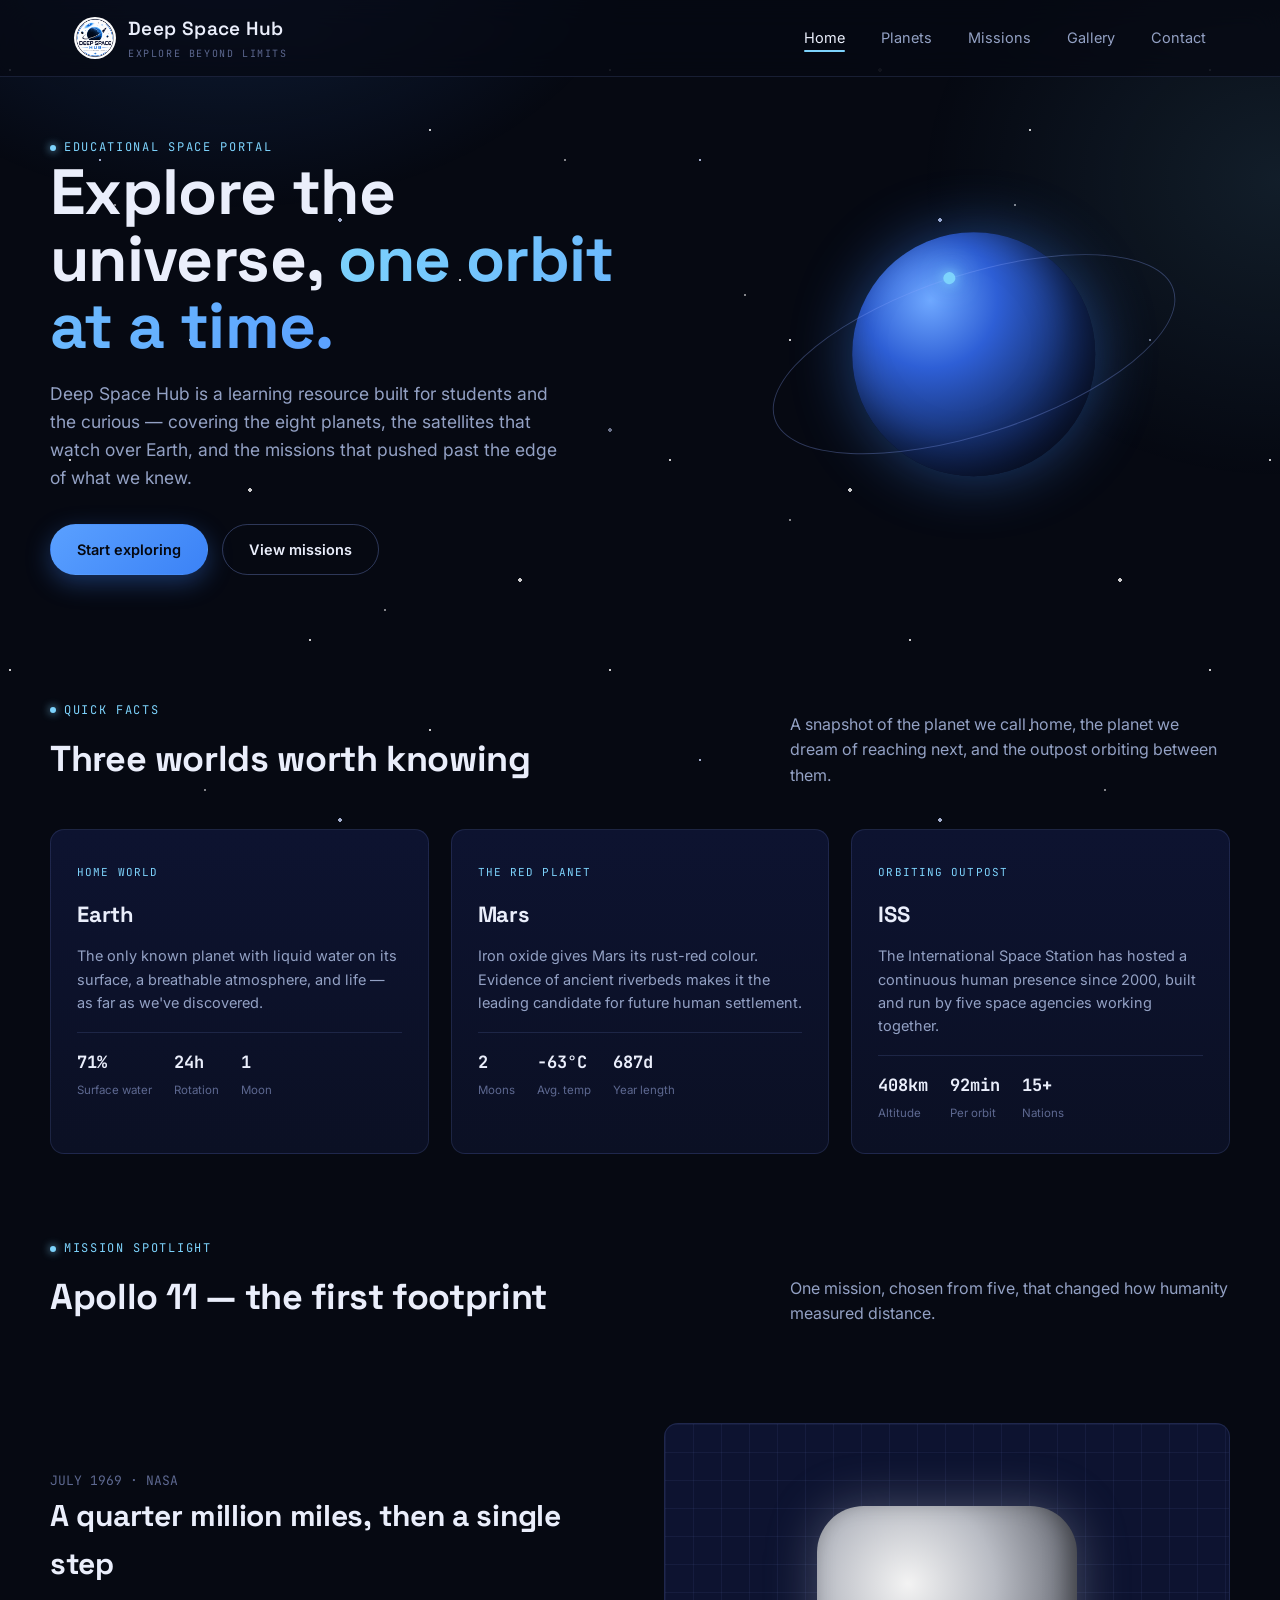
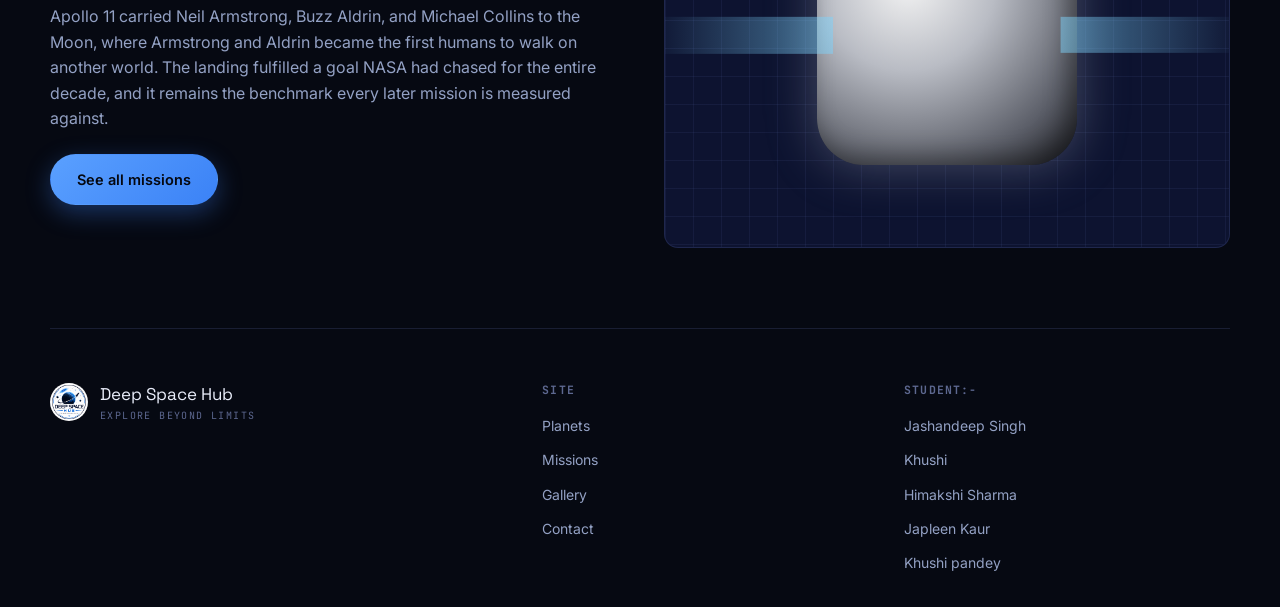
==== index.html @ f466839c "Initial commit" ====
<!DOCTYPE html>
<html lang="en">
<head>
<meta charset="UTF-8">
<meta name="viewport" content="width=device-width, initial-scale=1.0">
<title>Deep Space Hub — Explore Beyond Limits</title>
<meta name="description" content="Deep Space Hub is an educational website about planets, satellites, and the missions that took us there.">
<link rel="icon" type="image/png" href="images/favicon.png">
<link rel="preconnect" href="https://fonts.googleapis.com">
<link rel="preconnect" href="https://fonts.gstatic.com" crossorigin>
<link href="https://fonts.googleapis.com/css2?family=Space+Grotesk:wght@500;600;700&family=Inter:wght@400;500;600&family=JetBrains+Mono:wght@400;500&display=swap" rel="stylesheet">
<link rel="stylesheet" href="css/style.css">
</head>
<body>

<div class="starfield"></div>
<div class="starfield-glow"></div>

<header class="nav">
  <div class="container nav-inner">
    <a href="index.html" class="brand">
      <img src="images/logo-nav.png" alt="Deep Space Hub logo">
      <span>Deep Space Hub<span class="sub">EXPLORE BEYOND LIMITS</span></span>
    </a>
    <input type="checkbox" id="navToggle" class="nav-toggle">
    <ul class="nav-links">
      <li><a href="index.html" class="active">Home</a></li>
      <li><a href="planets.html">Planets</a></li>
      <li><a href="missions.html">Missions</a></li>
      <li><a href="gallery.html">Gallery</a></li>
      <li><a href="contact.html">Contact</a></li>
    </ul>
    <label for="navToggle" class="nav-burger" aria-label="Toggle menu"><span></span><span></span><span></span></label>
  </div>
</header>

<main>

  <section class="hero container">
    <div>
      <span class="eyebrow">Educational space portal</span>
      <h1>Explore the universe, <span class="accent">one orbit at a time.</span></h1>
      <p class="lede">Deep Space Hub is a learning resource built for students and the curious — covering the eight planets, the satellites that watch over Earth, and the missions that pushed past the edge of what we knew.</p>
      <div class="btn-row">
        <a href="planets.html" class="btn btn-primary">Start exploring</a>
        <a href="missions.html" class="btn btn-ghost">View missions</a>
      </div>
    </div>
    <div class="orbit-rig" aria-hidden="true">
      <div class="orbit-planet"></div>
      <div class="orbit-ring"></div>
      <div class="orbit-sat-wrap">
        <div class="orbit-sat"><span></span></div>
      </div>
    </div>
  </section>

  <section class="section container">
    <div class="section-head">
      <div>
        <span class="eyebrow">Quick facts</span>
        <h2>Three worlds worth knowing</h2>
      </div>
      <p>A snapshot of the planet we call home, the planet we dream of reaching next, and the outpost orbiting between them.</p>
    </div>
    <div class="fact-grid">
      <article class="fact-card">
        <span class="tag">Home world</span>
        <h3>Earth</h3>
        <p>The only known planet with liquid water on its surface, a breathable atmosphere, and life — as far as we've discovered.</p>
        <div class="stat">
          <div><b>71%</b><span>Surface water</span></div>
          <div><b>24h</b><span>Rotation</span></div>
          <div><b>1</b><span>Moon</span></div>
        </div>
      </article>
      <article class="fact-card">
        <span class="tag">The red planet</span>
        <h3>Mars</h3>
        <p>Iron oxide gives Mars its rust-red colour. Evidence of ancient riverbeds makes it the leading candidate for future human settlement.</p>
        <div class="stat">
          <div><b>2</b><span>Moons</span></div>
          <div><b>−63°C</b><span>Avg. temp</span></div>
          <div><b>687d</b><span>Year length</span></div>
        </div>
      </article>
      <article class="fact-card">
        <span class="tag">Orbiting outpost</span>
        <h3>ISS</h3>
        <p>The International Space Station has hosted a continuous human presence since 2000, built and run by five space agencies working together.</p>
        <div class="stat">
          <div><b>408km</b><span>Altitude</span></div>
          <div><b>92min</b><span>Per orbit</span></div>
          <div><b>15+</b><span>Nations</span></div>
        </div>
      </article>
    </div>
  </section>

  <section class="section container" style="padding-top:0;">
    <div class="section-head">
      <div>
        <span class="eyebrow">Mission spotlight</span>
        <h2>Apollo 11 — the first footprint</h2>
      </div>
      <p>One mission, chosen from five, that changed how humanity measured distance.</p>
    </div>
    <div class="mission-row" style="border-bottom:none; padding-bottom:0;">
      <div class="mission-copy">
        <span class="date">JULY 1969 · NASA</span>
        <h3>A quarter million miles, then a single step</h3>
        <p>Apollo 11 carried Neil Armstrong, Buzz Aldrin, and Michael Collins to the Moon, where Armstrong and Aldrin became the first humans to walk on another world. The landing fulfilled a goal NASA had chased for the entire decade, and it remains the benchmark every later mission is measured against.</p>
        <div class="btn-row">
          <a href="missions.html" class="btn btn-primary">See all missions</a>
        </div>
      </div>
      <div class="mission-visual">
        <div class="grid-overlay"></div>
        <div class="craft craft-apollo"></div>
      </div>
    </div>
  </section>

</main>

<footer class="footer container">
  <div class="footer-grid">
    <div>
      <div class="footer-brand">
        <img src="images/logo.png" alt="Deep Space Hub logo">
        <div>
          <div class="name">Deep Space Hub</div>
          <div class="tag">EXPLORE BEYOND LIMITS</div>
        </div>
      </div>
     </div>
    <div>
      <h4>Site</h4>
      <ul>
        <li><a href="planets.html">Planets</a></li>
        <li><a href="missions.html">Missions</a></li>
        <li><a href="gallery.html">Gallery</a></li>
        <li><a href="contact.html">Contact</a></li>
      </ul>
    </div>
    <div>
      <h4>Student:-</h4>
      <ul>
        <li>Jashandeep Singh</li>
        <li>Khushi</li>
        <li>Himakshi Sharma</li>
        <li>Japleen Kaur</li>
        <li>Khushi pandey</li>
      </ul>
    </div>
  </div>
</footer>

</body>
</html>
---- css/style.css ----
/* =========================================================
   DEEP SPACE HUB — Stylesheet
   HTML5 + CSS3 only (Flexbox, Grid, Media Queries)
   ========================================================= */

/* ---------- Design tokens ---------- */
:root{
  --bg:            #060912;
  --bg-soft:       #0b1024;
  --surface:       #0d1330;
  --surface-2:     #121a3d;
  --line:          rgba(140, 165, 255, 0.14);
  --line-strong:   rgba(140, 165, 255, 0.30);
  --text:          #eaeefb;
  --text-dim:      #93a1c4;
  --text-faint:    #5d6890;
  --blue:          #3b82f6;
  --blue-bright:   #5aa0ff;
  --cyan:          #7dd3fc;
  --ring:          rgba(91, 160, 255, 0.35);

  --font-display:  'Space Grotesk', 'Segoe UI', sans-serif;
  --font-body:     'Inter', 'Segoe UI', sans-serif;
  --font-mono:     'JetBrains Mono', monospace;

  --max-w:         1180px;
  --radius:        14px;
  --radius-sm:     8px;
}

@media (prefers-reduced-motion: reduce){
  *, *::before, *::after{
    animation-duration: 0.001ms !important;
    animation-iteration-count: 1 !important;
    transition-duration: 0.001ms !important;
    scroll-behavior: auto !important;
  }
}

/* ---------- Reset ---------- */
*, *::before, *::after{ box-sizing: border-box; }
html{ scroll-behavior: smooth; }
body{
  margin: 0;
  background: var(--bg);
  color: var(--text);
  font-family: var(--font-body);
  font-size: 16px;
  line-height: 1.6;
  -webkit-font-smoothing: antialiased;
}
img{ max-width: 100%; display: block; }
a{ color: inherit; text-decoration: none; }
ul{ margin: 0; padding: 0; list-style: none; }
h1, h2, h3, h4{
  font-family: var(--font-display);
  margin: 0;
  letter-spacing: -0.01em;
}
p{ margin: 0; }
:focus-visible{
  outline: 2px solid var(--cyan);
  outline-offset: 3px;
  border-radius: 4px;
}

.container{
  width: 100%;
  max-width: var(--max-w);
  margin: 0 auto;
  padding: 0 24px;
}

.eyebrow{
  display: inline-flex;
  align-items: center;
  gap: 8px;
  font-family: var(--font-mono);
  font-size: 12px;
  letter-spacing: 0.14em;
  text-transform: uppercase;
  color: var(--cyan);
}
.eyebrow::before{
  content: "";
  width: 6px;
  height: 6px;
  border-radius: 50%;
  background: var(--cyan);
  box-shadow: 0 0 8px var(--cyan);
}

/* ---------- Starfield (fixed ambient background) ---------- */
.starfield{
  position: fixed;
  inset: 0;
  z-index: -2;
  background: var(--bg);
  overflow: hidden;
}
.starfield::before, .starfield::after{
  content: "";
  position: absolute;
  inset: -200px;
  background-image:
    radial-gradient(2px 2px at 20% 30%, #ffffff 100%, transparent 0),
    radial-gradient(2px 2px at 75% 15%, #ffffff 100%, transparent 0),
    radial-gradient(1.5px 1.5px at 50% 60%, #cdd9ff 100%, transparent 0),
    radial-gradient(1.5px 1.5px at 10% 80%, #ffffff 100%, transparent 0),
    radial-gradient(2px 2px at 90% 70%, #cdd9ff 100%, transparent 0),
    radial-gradient(1px 1px at 35% 45%, #ffffff 100%, transparent 0),
    radial-gradient(1.5px 1.5px at 65% 90%, #ffffff 100%, transparent 0),
    radial-gradient(1px 1px at 85% 40%, #ffffff 100%, transparent 0),
    radial-gradient(1.5px 1.5px at 5% 55%, #ffffff 100%, transparent 0),
    radial-gradient(1px 1px at 45% 10%, #ffffff 100%, transparent 0);
  background-repeat: repeat;
  background-size: 600px 600px;
  animation: drift 90s linear infinite;
  opacity: 0.8;
}
.starfield::after{
  background-size: 900px 900px;
  animation-duration: 140s;
  animation-direction: reverse;
  opacity: 0.5;
}
@keyframes drift{
  from{ transform: translate(0,0); }
  to{ transform: translate(-600px, -300px); }
}
.starfield-glow{
  position: fixed;
  inset: 0;
  z-index: -1;
  background:
    radial-gradient(700px 500px at 18% -10%, rgba(59,130,246,0.20), transparent 60%),
    radial-gradient(600px 500px at 100% 20%, rgba(125,211,252,0.10), transparent 60%);
  pointer-events: none;
}

/* ---------- Signature element: orbiting system ---------- */
.orbit-rig{
  position: relative;
  width: 100%;
  max-width: 420px;
  aspect-ratio: 1 / 1;
  margin: 0 auto;
}
.orbit-planet{
  position: absolute;
  top: 50%; left: 50%;
  width: 58%;
  height: 58%;
  transform: translate(-50%, -50%);
  border-radius: 50%;
  background:
    radial-gradient(circle at 32% 28%, #6fa8ff 0%, #2e5fd6 28%, #16306f 60%, #060a1c 100%);
  box-shadow:
    inset -14px -14px 40px rgba(0,0,0,0.55),
    0 0 60px rgba(59,130,246,0.45);
}
.orbit-ring{
  position: absolute;
  top: 50%; left: 50%;
  width: 100%;
  height: 38%;
  transform: translate(-50%, -50%) rotate(-18deg);
  border: 1.5px solid var(--line-strong);
  border-radius: 50%;
}
.orbit-sat-wrap{
  position: absolute;
  inset: 0;
  animation: orbit-spin-wrap 9s linear infinite;
}
@keyframes orbit-spin-wrap{
  from{ transform: rotate(0deg); }
  to{ transform: rotate(360deg); }
}
.orbit-sat{
  position: absolute;
  top: 50%; left: 50%;
  transform: translate(-50%, -50%) rotate(-18deg);
  width: 100%;
  height: 38%;
}
.orbit-sat span{
  position: absolute;
  top: -6px; left: calc(50% - 6px);
  width: 12px; height: 12px;
  border-radius: 50%;
  background: var(--cyan);
  box-shadow: 0 0 12px var(--cyan), 0 0 26px var(--cyan);
}

/* ---------- Navbar ---------- */
.nav{
  position: sticky;
  top: 0;
  z-index: 50;
  background: rgba(6, 9, 18, 0.72);
  backdrop-filter: blur(14px);
  border-bottom: 1px solid var(--line);
}
.nav-inner{
  display: flex;
  align-items: center;
  justify-content: space-between;
  height: 76px;
}
.brand{
  display: flex;
  align-items: center;
  gap: 12px;
  font-family: var(--font-display);
  font-weight: 600;
  font-size: 19px;
  letter-spacing: 0.02em;
}
.brand img{
  width: 42px;
  height: 42px;
  border-radius: 50%;
}
.brand .sub{
  display: block;
  font-family: var(--font-mono);
  font-size: 10px;
  letter-spacing: 0.16em;
  color: var(--text-faint);
  font-weight: 400;
  margin-top: 2px;
}
.nav-links{
  display: flex;
  align-items: center;
  gap: 36px;
}
.nav-links a{
  font-size: 14.5px;
  color: var(--text-dim);
  position: relative;
  padding: 6px 0;
  transition: color 0.2s ease;
}
.nav-links a:hover,
.nav-links a.active{
  color: var(--text);
}
.nav-links a.active::after{
  content: "";
  position: absolute;
  left: 0; bottom: 0;
  width: 100%; height: 2px;
  background: var(--cyan);
  border-radius: 2px;
}
.nav-toggle{ display: none; }
.nav-burger{
  display: none;
  width: 28px;
  height: 22px;
  position: relative;
  cursor: pointer;
}
.nav-burger span{
  position: absolute;
  left: 0; right: 0;
  height: 2px;
  background: var(--text);
  border-radius: 2px;
  transition: transform 0.25s ease, opacity 0.25s ease;
}
.nav-burger span:nth-child(1){ top: 0; }
.nav-burger span:nth-child(2){ top: 10px; }
.nav-burger span:nth-child(3){ top: 20px; }

/* ---------- Buttons ---------- */
.btn{
  display: inline-flex;
  align-items: center;
  gap: 8px;
  font-family: var(--font-body);
  font-weight: 600;
  font-size: 14.5px;
  padding: 13px 26px;
  border-radius: 999px;
  border: 1px solid transparent;
  cursor: pointer;
  transition: transform 0.2s ease, box-shadow 0.2s ease, background 0.2s ease, border-color .2s ease;
}
.btn:hover{ transform: translateY(-2px); }
.btn-primary{
  background: linear-gradient(135deg, var(--blue-bright), var(--blue));
  color: #050810;
  box-shadow: 0 8px 24px rgba(59,130,246,0.35);
}
.btn-primary:hover{ box-shadow: 0 12px 30px rgba(59,130,246,0.5); }
.btn-ghost{
  background: transparent;
  border-color: var(--line-strong);
  color: var(--text);
}
.btn-ghost:hover{ border-color: var(--cyan); background: rgba(125,211,252,0.06); }
.btn-row{ display: flex; gap: 14px; flex-wrap: wrap; }

/* ---------- Page hero (shared shell) ---------- */
.page-hero{
  padding: 64px 0 56px;
  border-bottom: 1px solid var(--line);
}
.page-hero .eyebrow{ margin-bottom: 16px; }
.page-hero h1{
  font-size: clamp(34px, 5vw, 52px);
  line-height: 1.08;
  max-width: 760px;
}
.page-hero p.lede{
  margin-top: 18px;
  max-width: 600px;
  color: var(--text-dim);
  font-size: 17px;
}

/* ---------- Home hero ---------- */
.hero{
  padding: 56px 0 40px;
  display: grid;
  grid-template-columns: 1.1fr 0.9fr;
  gap: 40px;
  align-items: center;
}
.hero h1{
  font-size: clamp(38px, 6vw, 64px);
  line-height: 1.05;
}
.hero h1 .accent{
  background: linear-gradient(120deg, var(--cyan), var(--blue-bright));
  -webkit-background-clip: text;
  background-clip: text;
  color: transparent;
}
.hero p.lede{
  margin-top: 20px;
  max-width: 520px;
  color: var(--text-dim);
  font-size: 17.5px;
}
.hero .btn-row{ margin-top: 32px; }

/* ---------- Section shell ---------- */
.section{ padding: 80px 0; }
.section-head{
  display: flex;
  justify-content: space-between;
  align-items: flex-end;
  gap: 24px;
  margin-bottom: 40px;
  flex-wrap: wrap;
}
.section-head h2{
  font-size: clamp(26px, 3.4vw, 36px);
  margin-top: 10px;
}
.section-head p{
  color: var(--text-dim);
  max-width: 440px;
}

/* ---------- Fact / stat cards ---------- */
.fact-grid{
  display: grid;
  grid-template-columns: repeat(3, 1fr);
  gap: 22px;
}
.fact-card{
  background: linear-gradient(180deg, var(--surface), var(--bg-soft));
  border: 1px solid var(--line);
  border-radius: var(--radius);
  padding: 28px 26px;
  animation: rise 0.7s ease both;
}
.fact-card .tag{
  font-family: var(--font-mono);
  font-size: 11px;
  letter-spacing: 0.1em;
  color: var(--cyan);
  text-transform: uppercase;
}
.fact-card h3{
  font-size: 22px;
  margin-top: 14px;
}
.fact-card p{
  margin-top: 12px;
  color: var(--text-dim);
  font-size: 14.5px;
}
.fact-card .stat{
  margin-top: 18px;
  display: flex;
  gap: 22px;
  border-top: 1px solid var(--line);
  padding-top: 16px;
}
.fact-card .stat div b{
  display: block;
  font-family: var(--font-mono);
  font-size: 17px;
  color: var(--text);
}
.fact-card .stat div span{
  font-size: 11.5px;
  color: var(--text-faint);
}

/* ---------- Mission spotlight / alternating rows ---------- */
.mission-row{
  display: grid;
  grid-template-columns: 1fr 1fr;
  gap: 48px;
  align-items: center;
  padding: 56px 0;
  border-bottom: 1px solid var(--line);
}
.mission-row:last-child{ border-bottom: none; }
.mission-row.reverse .mission-visual{ order: 2; }
.mission-row.reverse .mission-copy{ order: 1; }
.mission-copy .eyebrow{ margin-bottom: 14px; }
.mission-copy h3{ font-size: clamp(22px, 3vw, 30px); }
.mission-copy .date{
  font-family: var(--font-mono);
  color: var(--text-faint);
  font-size: 13px;
  margin-top: 6px;
  display: block;
}
.mission-copy p{
  margin-top: 16px;
  color: var(--text-dim);
}
.mission-copy .btn-row{ margin-top: 22px; }

.mission-visual{
  position: relative;
  aspect-ratio: 4 / 3;
  border-radius: var(--radius);
  border: 1px solid var(--line);
  overflow: hidden;
  background: var(--surface);
  display: flex;
  align-items: center;
  justify-content: center;
}
.mission-visual .grid-overlay{
  position: absolute;
  inset: 0;
  background-image:
    linear-gradient(var(--line) 1px, transparent 1px),
    linear-gradient(90deg, var(--line) 1px, transparent 1px);
  background-size: 28px 28px;
  opacity: 0.5;
}
.mission-visual .craft{
  position: relative;
  width: 46%;
  aspect-ratio: 1;
  border-radius: 18%;
  background: radial-gradient(circle at 35% 30%, #cfe1ff, #6fa3ff 35%, #1f3f8f 75%, #0a1738);
  box-shadow: 0 0 50px rgba(59,130,246,0.45), inset -8px -8px 24px rgba(0,0,0,0.4);
}
.mission-visual .craft::before, .mission-visual .craft::after{
  content: "";
  position: absolute;
  top: 50%;
  width: 70%;
  height: 14%;
  background: linear-gradient(90deg, transparent, rgba(125,211,252,0.5));
  transform: translateY(-50%);
}
.mission-visual .craft::before{ left: -64%; }
.mission-visual .craft::after{ right: -64%; transform: translateY(-50%) scaleX(-1); }
.mission-visual .trail-dot{
  position: absolute;
  width: 7px; height: 7px;
  border-radius: 50%;
  background: var(--cyan);
  box-shadow: 0 0 10px var(--cyan);
}
.mission-visual .craft-apollo{ background: radial-gradient(circle at 35% 30%, #f3f3f3, #b9bcc4 35%, #5b5e68 75%, #1c1d22); box-shadow: 0 0 50px rgba(180,190,210,0.35), inset -8px -8px 24px rgba(0,0,0,0.4); }
.mission-visual .craft-voyager{ background: radial-gradient(circle at 35% 30%, #fff0c2, #d9a949 35%, #7a5a17 75%, #2b1f08); box-shadow: 0 0 50px rgba(217,169,73,0.4), inset -8px -8px 24px rgba(0,0,0,0.4); }
.mission-visual .craft-hubble{ background: radial-gradient(circle at 35% 30%, #ffffff, #cfe1ff 30%, #5d86d6 70%, #1c2c5c); box-shadow: 0 0 50px rgba(125,211,252,0.45), inset -8px -8px 24px rgba(0,0,0,0.4); }
.mission-visual .craft-webb{ background: radial-gradient(circle at 35% 30%, #fff1c4, #e8b94d 35%, #8a611c 75%, #2e1f08); box-shadow: 0 0 50px rgba(232,185,77,0.45), inset -8px -8px 24px rgba(0,0,0,0.4); }
.mission-visual .craft-artemis{ background: radial-gradient(circle at 35% 30%, #ffd9b8, #e8773f 35%, #7a2f10 75%, #2a0f06); box-shadow: 0 0 50px rgba(232,119,63,0.4), inset -8px -8px 24px rgba(0,0,0,0.4); }

/* ---------- Planet cards ---------- */
.planet-grid{
  display: grid;
  grid-template-columns: repeat(4, 1fr);
  gap: 22px;
}
.planet-card{
  background: linear-gradient(180deg, var(--surface), var(--bg-soft));
  border: 1px solid var(--line);
  border-radius: var(--radius);
  padding: 26px 22px 24px;
  text-align: center;
  animation: rise 0.7s ease both;
  transition: border-color .2s ease, transform .2s ease;
}
.planet-card:hover{ border-color: var(--line-strong); transform: translateY(-4px); }
.planet-sphere{
  width: 88px;
  height: 88px;
  border-radius: 50%;
  margin: 0 auto 18px;
  box-shadow: inset -10px -10px 26px rgba(0,0,0,0.5), 0 0 28px rgba(59,130,246,0.25);
}
.planet-card h3{ font-size: 19px; }
.planet-card .order{
  font-family: var(--font-mono);
  font-size: 11px;
  color: var(--text-faint);
  letter-spacing: 0.08em;
}
.planet-card p{
  margin-top: 10px;
  color: var(--text-dim);
  font-size: 13.5px;
}
.planet-card .facts{
  margin-top: 16px;
  border-top: 1px solid var(--line);
  padding-top: 14px;
  display: grid;
  gap: 6px;
  text-align: left;
}
.planet-card .facts div{
  display: flex;
  justify-content: space-between;
  font-size: 12.5px;
  color: var(--text-dim);
}
.planet-card .facts div b{ color: var(--text); font-family: var(--font-mono); font-weight: 500; }

/* planet sphere palettes */
.sphere-mercury{ background: radial-gradient(circle at 32% 28%, #c9c2b8, #8a8378 40%, #4f4a44 80%); }
.sphere-venus{   background: radial-gradient(circle at 32% 28%, #f6e7b0, #d9b25e 45%, #8a5a22 85%); }
.sphere-earth{   background: radial-gradient(circle at 32% 28%, #8fd0ff, #2f7de0 35%, #1a3d8f 70%, #0a1a3d 100%); }
.sphere-mars{    background: radial-gradient(circle at 32% 28%, #f3a679, #c1502b 45%, #6b2210 85%); }
.sphere-jupiter{ background: radial-gradient(circle at 32% 28%, #f3ddbb, #c79456 35%, #8a5a2e 65%, #5c3a1d 100%); }
.sphere-saturn{  background: radial-gradient(circle at 32% 28%, #f7ecd2, #d9c186 45%, #93783f 85%); }
.sphere-uranus{  background: radial-gradient(circle at 32% 28%, #cdf3f1, #79d8d6 45%, #2f7c82 85%); }
.sphere-neptune{ background: radial-gradient(circle at 32% 28%, #9fb6ff, #3957d6 45%, #18245e 85%); }

/* ---------- Gallery ---------- */
.gallery-grid{
  display: grid;
  grid-template-columns: repeat(3, 1fr);
  gap: 18px;
}
.gallery-tile{
  position: relative;
  aspect-ratio: 1;
  border-radius: var(--radius);
  overflow: hidden;
  border: 1px solid var(--line);
}
.gallery-tile .label{
  position: absolute;
  left: 16px; bottom: 14px;
  z-index: 2;
  font-family: var(--font-mono);
  font-size: 12px;
  letter-spacing: 0.06em;
  color: var(--text);
}
.gallery-tile .label small{
  display: block;
  color: var(--text-faint);
  font-size: 10.5px;
  margin-top: 2px;
}
.gallery-tile::after{
  content: "";
  position: absolute;
  inset: 0;
  background: linear-gradient(180deg, transparent 40%, rgba(0,0,0,0.65));
  z-index: 1;
}
.gallery-tile:hover .art{ transform: scale(1.08); }
.gallery-tile .art{
  position: absolute;
  inset: -10%;
  transition: transform 0.5s ease;
}
.art-nebula{ background: radial-gradient(circle at 30% 30%, #ff8fd0, transparent 50%), radial-gradient(circle at 70% 60%, #6fa3ff, transparent 55%), radial-gradient(circle at 50% 80%, #7dd3fc, transparent 50%), var(--bg-soft); }
.art-galaxy{ background: conic-gradient(from 90deg at 50% 50%, #1a2255, #6fa3ff, #cdd9ff, #1a2255 80%, #1a2255); border-radius: 50%; transform: scale(1.4); }
.art-cluster{ background: radial-gradient(2px 2px at 20% 30%, #fff, transparent), radial-gradient(2px 2px at 60% 20%, #fff, transparent), radial-gradient(3px 3px at 40% 70%, #cdd9ff, transparent), radial-gradient(2px 2px at 80% 60%, #fff, transparent), radial-gradient(2px 2px at 30% 85%, #fff, transparent), radial-gradient(2px 2px at 70% 80%, #fff, transparent), #0a1330; background-size: 200px 200px; }
.art-aurora{ background: linear-gradient(160deg, #0a1330, #134e3a 40%, #2f7de0 70%, #0a1330); }
.art-eclipse{ background: radial-gradient(circle at 50% 50%, #000 38%, #ffd98a 39%, #ff9d4d 42%, transparent 60%), #0a1330; }
.art-comet{ background: linear-gradient(115deg, transparent 40%, rgba(125,211,252,0.7) 48%, #fff 50%, rgba(125,211,252,0.4) 52%, transparent 60%), #0a1330; }

/* ---------- Contact ---------- */
.contact-grid{
  display: grid;
  grid-template-columns: 1fr 1.1fr;
  gap: 44px;
}
.contact-card{
  background: var(--surface);
  border: 1px solid var(--line);
  border-radius: var(--radius);
  padding: 28px;
}
.contact-card h3{ font-size: 18px; }
.contact-list{ margin-top: 18px; display: grid; gap: 16px; }
.contact-list li{ font-size: 14.5px; color: var(--text-dim); }
.contact-list li b{ display: block; color: var(--text); font-size: 13px; font-family: var(--font-mono); letter-spacing: 0.04em; margin-bottom: 3px; }

.form-card{
  background: var(--surface);
  border: 1px solid var(--line);
  border-radius: var(--radius);
  padding: 32px;
}
.field{ margin-bottom: 20px; }
.field label{
  display: block;
  font-size: 12.5px;
  font-family: var(--font-mono);
  letter-spacing: 0.06em;
  color: var(--text-dim);
  margin-bottom: 8px;
  text-transform: uppercase;
}
.field input, .field textarea{
  width: 100%;
  background: var(--bg-soft);
  border: 1px solid var(--line);
  border-radius: var(--radius-sm);
  padding: 13px 14px;
  color: var(--text);
  font-family: var(--font-body);
  font-size: 14.5px;
  resize: vertical;
}
.field input:focus, .field textarea:focus{
  outline: none;
  border-color: var(--cyan);
}
.form-note{
  margin-top: 14px;
  font-size: 12.5px;
  color: var(--text-faint);
}

/* ---------- Footer ---------- */
.footer{
  border-top: 1px solid var(--line);
  padding: 52px 0 32px;
}
.footer-grid{
  display: grid;
  grid-template-columns: 1.4fr 1fr 1fr;
  gap: 36px;
}
.footer-brand{ display: flex; align-items: center; gap: 12px; }
.footer-brand img{ width: 38px; height: 38px; border-radius: 50%; }
.footer-brand .name{ font-family: var(--font-display); font-size: 17px; }
.footer-brand .tag{ font-family: var(--font-mono); font-size: 10px; letter-spacing: 0.14em; color: var(--text-faint); }
.footer p.desc{ margin-top: 16px; color: var(--text-dim); font-size: 13.5px; max-width: 320px; }
.footer h4{
  font-family: var(--font-mono);
  font-size: 11.5px;
  letter-spacing: 0.1em;
  text-transform: uppercase;
  color: var(--text-faint);
  margin-bottom: 16px;
}
.footer ul{ display: grid; gap: 12px; }
.footer ul a, .footer ul li{ font-size: 14px; color: var(--text-dim); }
.footer ul a:hover{ color: var(--cyan); }
.footer-bottom{
  margin-top: 44px;
  padding-top: 22px;
  border-top: 1px solid var(--line);
  display: flex;
  justify-content: space-between;
  flex-wrap: wrap;
  gap: 10px;
  font-size: 12.5px;
  color: var(--text-faint);
}

/* ---------- Entrance animation ---------- */
@keyframes rise{
  from{ opacity: 0; transform: translateY(16px); }
  to{ opacity: 1; transform: translateY(0); }
}
.fact-grid .fact-card:nth-child(1){ animation-delay: 0s; }
.fact-grid .fact-card:nth-child(2){ animation-delay: 0.08s; }
.fact-grid .fact-card:nth-child(3){ animation-delay: 0.16s; }
.planet-grid .planet-card:nth-child(1){ animation-delay: 0s; }
.planet-grid .planet-card:nth-child(2){ animation-delay: 0.05s; }
.planet-grid .planet-card:nth-child(3){ animation-delay: 0.10s; }
.planet-grid .planet-card:nth-child(4){ animation-delay: 0.15s; }
.planet-grid .planet-card:nth-child(5){ animation-delay: 0.20s; }
.planet-grid .planet-card:nth-child(6){ animation-delay: 0.25s; }
.planet-grid .planet-card:nth-child(7){ animation-delay: 0.30s; }
.planet-grid .planet-card:nth-child(8){ animation-delay: 0.35s; }

/* =========================================================
   Responsive
   ========================================================= */
@media (max-width: 980px){
  .hero{ grid-template-columns: 1fr; }
  .hero .orbit-rig{ max-width: 280px; }
  .fact-grid{ grid-template-columns: repeat(2, 1fr); }
  .planet-grid{ grid-template-columns: repeat(3, 1fr); }
  .gallery-grid{ grid-template-columns: repeat(2, 1fr); }
  .mission-row{ grid-template-columns: 1fr; }
  .mission-row.reverse .mission-visual{ order: 1; }
  .mission-row.reverse .mission-copy{ order: 2; }
  .footer-grid{ grid-template-columns: 1fr 1fr; }
  .contact-grid{ grid-template-columns: 1fr; }
}

@media (max-width: 720px){
  .nav-links{
    position: absolute;
    top: 76px; left: 0; right: 0;
    background: rgba(6,9,18,0.97);
    border-bottom: 1px solid var(--line);
    flex-direction: column;
    align-items: flex-start;
    gap: 4px;
    padding: 12px 24px 20px;
    transform: translateY(-12px);
    opacity: 0;
    pointer-events: none;
    transition: opacity 0.2s ease, transform 0.2s ease;
  }
  .nav-links a{ padding: 12px 0; width: 100%; }
  .nav-burger{ display: block; }
  .nav-toggle:checked ~ .nav-links{
    opacity: 1;
    transform: translateY(0);
    pointer-events: auto;
  }
  .nav-toggle:checked ~ .nav-burger span:nth-child(1){ transform: translateY(10px) rotate(45deg); }
  .nav-toggle:checked ~ .nav-burger span:nth-child(2){ opacity: 0; }
  .nav-toggle:checked ~ .nav-burger span:nth-child(3){ transform: translateY(-10px) rotate(-45deg); }
}

@media (max-width: 640px){
  .fact-grid{ grid-template-columns: 1fr; }
  .planet-grid{ grid-template-columns: repeat(2, 1fr); }
  .gallery-grid{ grid-template-columns: 1fr 1fr; }
  .footer-grid{ grid-template-columns: 1fr; gap: 28px; }
  .section{ padding: 56px 0; }
  .page-hero{ padding: 44px 0 36px; }
}

@media (max-width: 420px){
  .planet-grid{ grid-template-columns: 1fr 1fr; }
  .gallery-grid{ grid-template-columns: 1fr; }
}
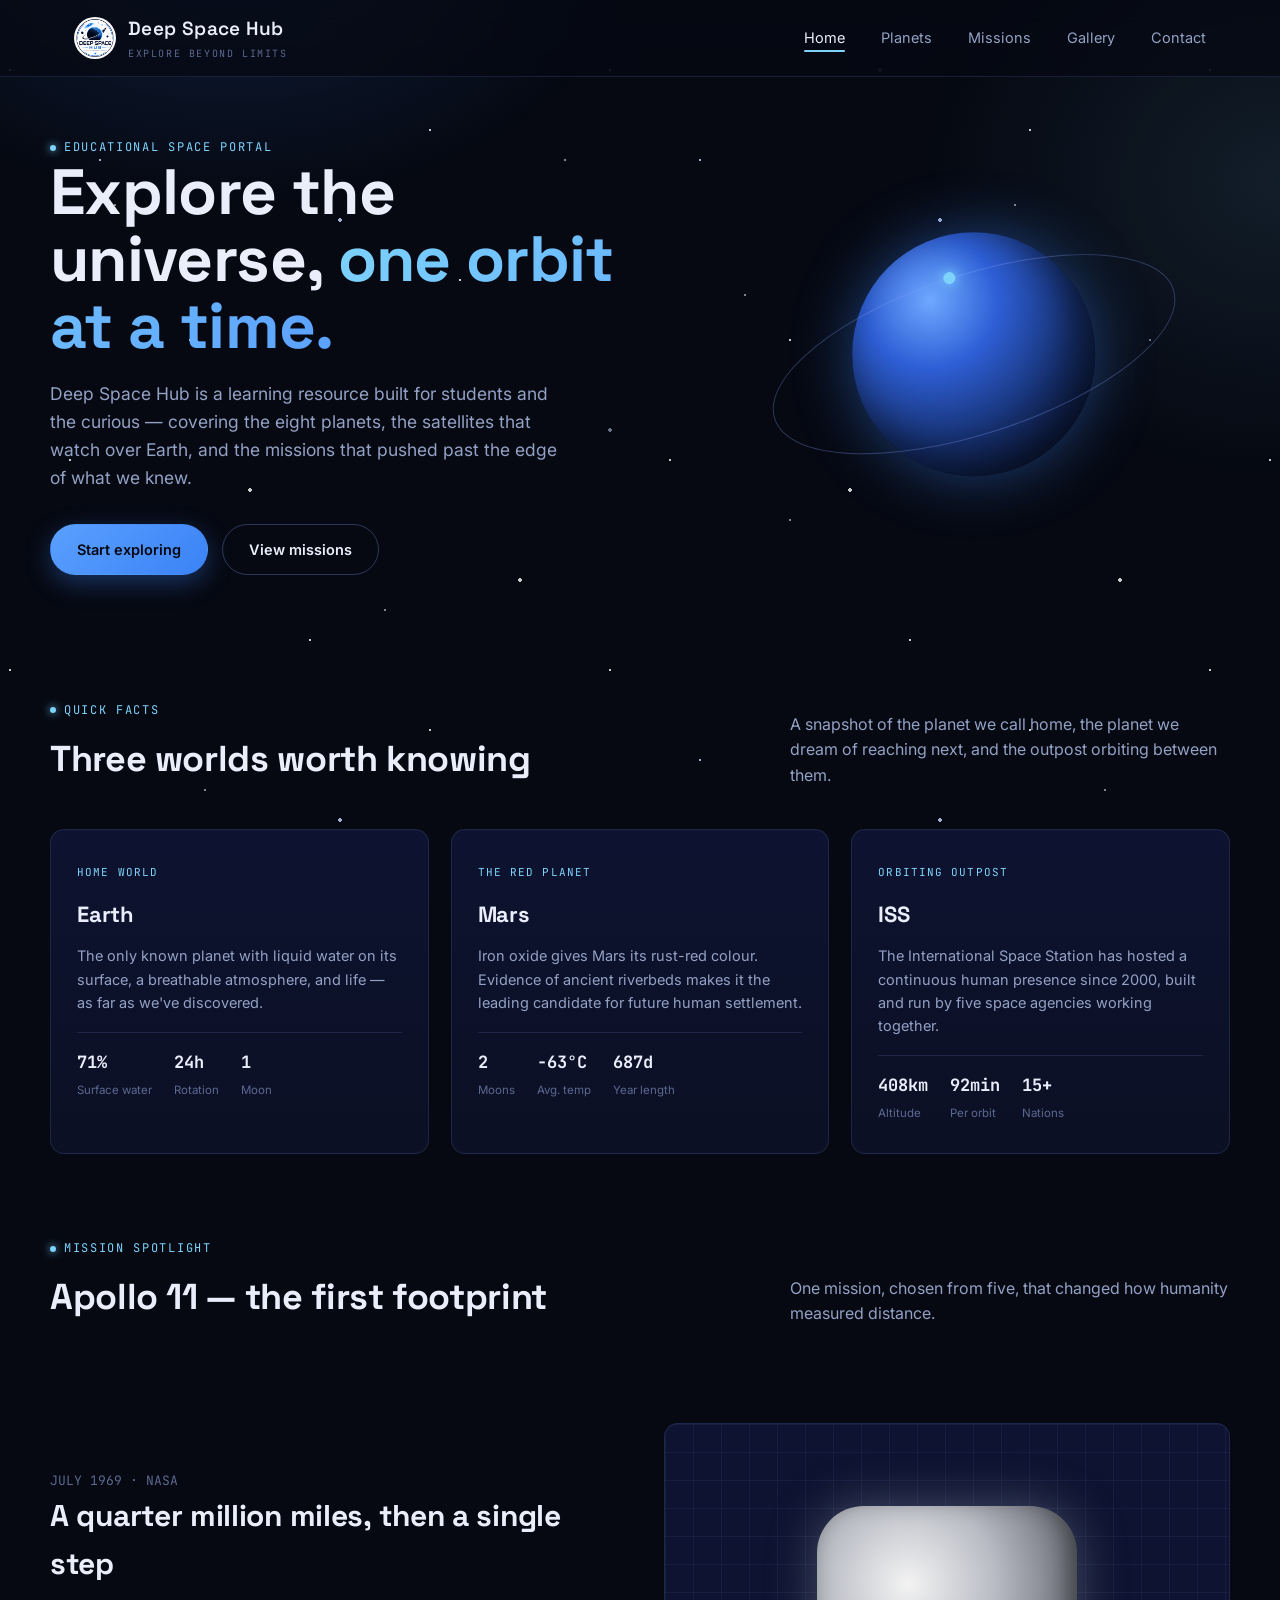
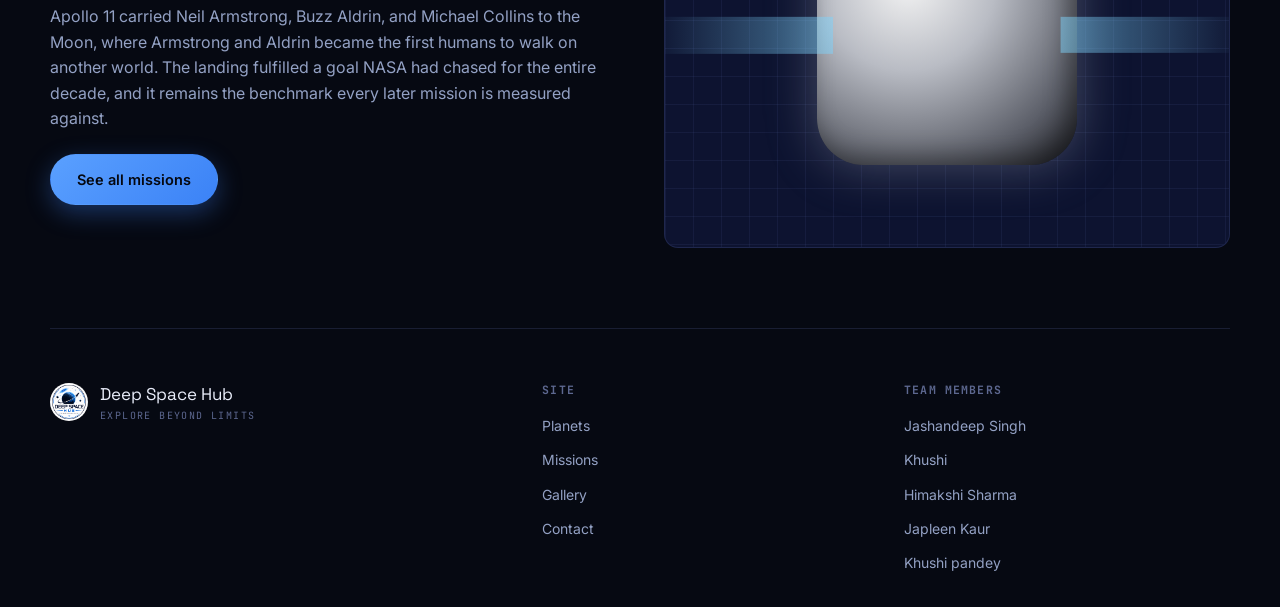
==== commit e92bd77d: "Rename Project to Team members in footer, update team list, remove description lines" ====
--- a/index.html
+++ b/index.html
@@ -144,7 +144,7 @@
       </ul>
     </div>
     <div>
-      <h4>Student:-</h4>
+      <h4>Team members</h4>
       <ul>
         <li>Jashandeep Singh</li>
         <li>Khushi</li>
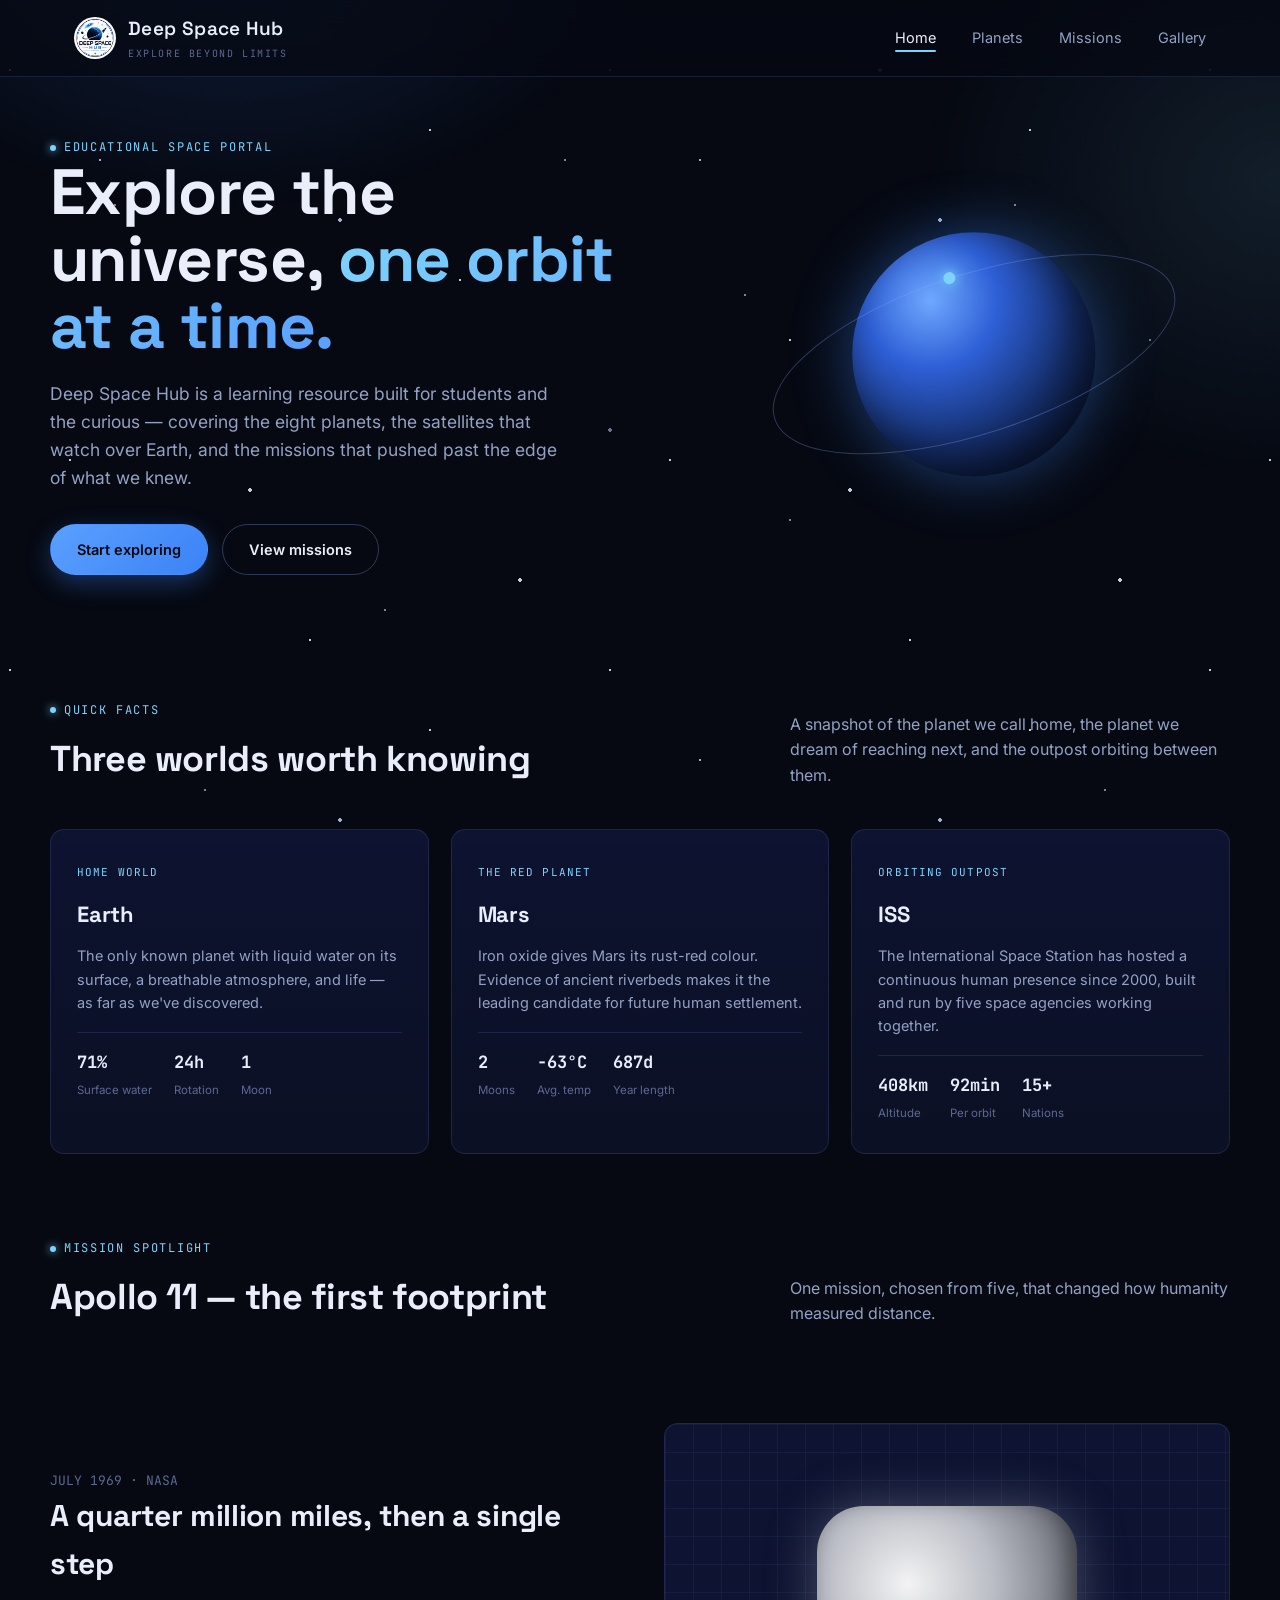
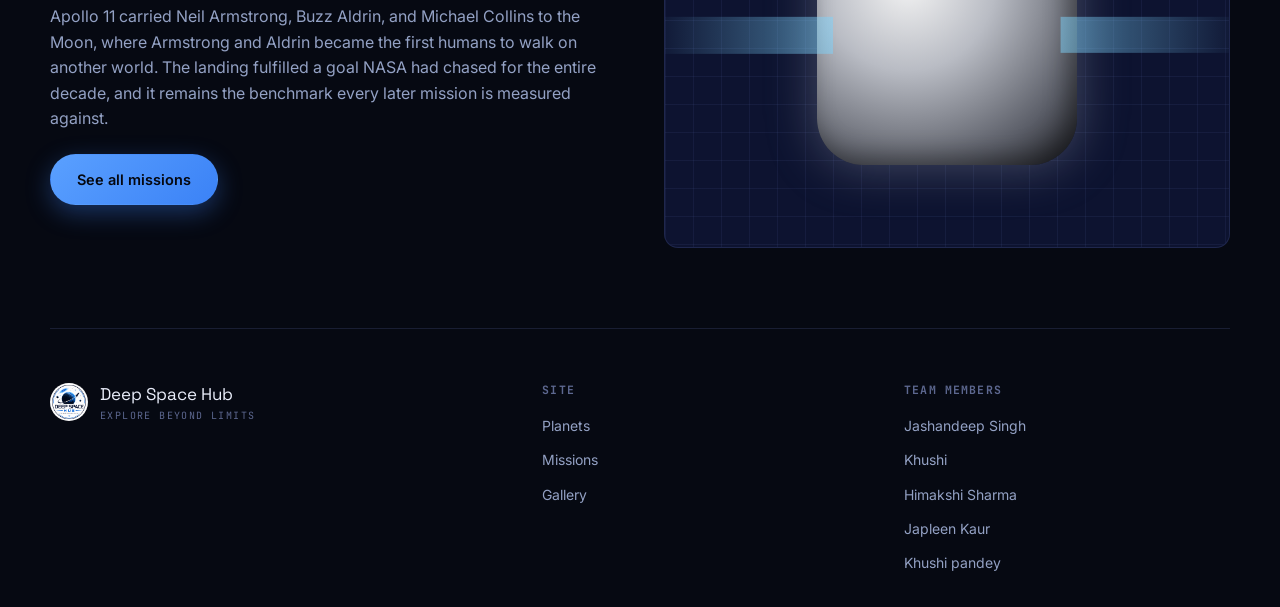
==== commit 48fce480: "Remove Contact page links, reformat HTML indentation" ====
--- a/index.html
+++ b/index.html
@@ -1,160 +1,171 @@
 <!DOCTYPE html>
 <html lang="en">
+
 <head>
-<meta charset="UTF-8">
-<meta name="viewport" content="width=device-width, initial-scale=1.0">
-<title>Deep Space Hub — Explore Beyond Limits</title>
-<meta name="description" content="Deep Space Hub is an educational website about planets, satellites, and the missions that took us there.">
-<link rel="icon" type="image/png" href="images/favicon.png">
-<link rel="preconnect" href="https://fonts.googleapis.com">
-<link rel="preconnect" href="https://fonts.gstatic.com" crossorigin>
-<link href="https://fonts.googleapis.com/css2?family=Space+Grotesk:wght@500;600;700&family=Inter:wght@400;500;600&family=JetBrains+Mono:wght@400;500&display=swap" rel="stylesheet">
-<link rel="stylesheet" href="css/style.css">
+  <meta charset="UTF-8">
+  <meta name="viewport" content="width=device-width, initial-scale=1.0">
+  <title>Deep Space Hub — Explore Beyond Limits</title>
+  <meta name="description"
+    content="Deep Space Hub is an educational website about planets, satellites, and the missions that took us there.">
+  <link rel="icon" type="image/png" href="images/favicon.png">
+  <link rel="preconnect" href="https://fonts.googleapis.com">
+  <link rel="preconnect" href="https://fonts.gstatic.com" crossorigin>
+  <link
+    href="https://fonts.googleapis.com/css2?family=Space+Grotesk:wght@500;600;700&family=Inter:wght@400;500;600&family=JetBrains+Mono:wght@400;500&display=swap"
+    rel="stylesheet">
+  <link rel="stylesheet" href="css/style.css">
 </head>
+
 <body>
 
-<div class="starfield"></div>
-<div class="starfield-glow"></div>
+  <div class="starfield"></div>
+  <div class="starfield-glow"></div>
 
-<header class="nav">
-  <div class="container nav-inner">
-    <a href="index.html" class="brand">
-      <img src="images/logo-nav.png" alt="Deep Space Hub logo">
-      <span>Deep Space Hub<span class="sub">EXPLORE BEYOND LIMITS</span></span>
-    </a>
-    <input type="checkbox" id="navToggle" class="nav-toggle">
-    <ul class="nav-links">
-      <li><a href="index.html" class="active">Home</a></li>
-      <li><a href="planets.html">Planets</a></li>
-      <li><a href="missions.html">Missions</a></li>
-      <li><a href="gallery.html">Gallery</a></li>
-      <li><a href="contact.html">Contact</a></li>
-    </ul>
-    <label for="navToggle" class="nav-burger" aria-label="Toggle menu"><span></span><span></span><span></span></label>
-  </div>
-</header>
-
-<main>
-
-  <section class="hero container">
-    <div>
-      <span class="eyebrow">Educational space portal</span>
-      <h1>Explore the universe, <span class="accent">one orbit at a time.</span></h1>
-      <p class="lede">Deep Space Hub is a learning resource built for students and the curious — covering the eight planets, the satellites that watch over Earth, and the missions that pushed past the edge of what we knew.</p>
-      <div class="btn-row">
-        <a href="planets.html" class="btn btn-primary">Start exploring</a>
-        <a href="missions.html" class="btn btn-ghost">View missions</a>
-      </div>
-    </div>
-    <div class="orbit-rig" aria-hidden="true">
-      <div class="orbit-planet"></div>
-      <div class="orbit-ring"></div>
-      <div class="orbit-sat-wrap">
-        <div class="orbit-sat"><span></span></div>
-      </div>
-    </div>
-  </section>
-
-  <section class="section container">
-    <div class="section-head">
-      <div>
-        <span class="eyebrow">Quick facts</span>
-        <h2>Three worlds worth knowing</h2>
-      </div>
-      <p>A snapshot of the planet we call home, the planet we dream of reaching next, and the outpost orbiting between them.</p>
-    </div>
-    <div class="fact-grid">
-      <article class="fact-card">
-        <span class="tag">Home world</span>
-        <h3>Earth</h3>
-        <p>The only known planet with liquid water on its surface, a breathable atmosphere, and life — as far as we've discovered.</p>
-        <div class="stat">
-          <div><b>71%</b><span>Surface water</span></div>
-          <div><b>24h</b><span>Rotation</span></div>
-          <div><b>1</b><span>Moon</span></div>
-        </div>
-      </article>
-      <article class="fact-card">
-        <span class="tag">The red planet</span>
-        <h3>Mars</h3>
-        <p>Iron oxide gives Mars its rust-red colour. Evidence of ancient riverbeds makes it the leading candidate for future human settlement.</p>
-        <div class="stat">
-          <div><b>2</b><span>Moons</span></div>
-          <div><b>−63°C</b><span>Avg. temp</span></div>
-          <div><b>687d</b><span>Year length</span></div>
-        </div>
-      </article>
-      <article class="fact-card">
-        <span class="tag">Orbiting outpost</span>
-        <h3>ISS</h3>
-        <p>The International Space Station has hosted a continuous human presence since 2000, built and run by five space agencies working together.</p>
-        <div class="stat">
-          <div><b>408km</b><span>Altitude</span></div>
-          <div><b>92min</b><span>Per orbit</span></div>
-          <div><b>15+</b><span>Nations</span></div>
-        </div>
-      </article>
-    </div>
-  </section>
-
-  <section class="section container" style="padding-top:0;">
-    <div class="section-head">
-      <div>
-        <span class="eyebrow">Mission spotlight</span>
-        <h2>Apollo 11 — the first footprint</h2>
-      </div>
-      <p>One mission, chosen from five, that changed how humanity measured distance.</p>
-    </div>
-    <div class="mission-row" style="border-bottom:none; padding-bottom:0;">
-      <div class="mission-copy">
-        <span class="date">JULY 1969 · NASA</span>
-        <h3>A quarter million miles, then a single step</h3>
-        <p>Apollo 11 carried Neil Armstrong, Buzz Aldrin, and Michael Collins to the Moon, where Armstrong and Aldrin became the first humans to walk on another world. The landing fulfilled a goal NASA had chased for the entire decade, and it remains the benchmark every later mission is measured against.</p>
-        <div class="btn-row">
-          <a href="missions.html" class="btn btn-primary">See all missions</a>
-        </div>
-      </div>
-      <div class="mission-visual">
-        <div class="grid-overlay"></div>
-        <div class="craft craft-apollo"></div>
-      </div>
-    </div>
-  </section>
-
-</main>
-
-<footer class="footer container">
-  <div class="footer-grid">
-    <div>
-      <div class="footer-brand">
-        <img src="images/logo.png" alt="Deep Space Hub logo">
-        <div>
-          <div class="name">Deep Space Hub</div>
-          <div class="tag">EXPLORE BEYOND LIMITS</div>
-        </div>
-      </div>
-     </div>
-    <div>
-      <h4>Site</h4>
-      <ul>
+  <header class="nav">
+    <div class="container nav-inner">
+      <a href="index.html" class="brand">
+        <img src="images/logo-nav.png" alt="Deep Space Hub logo">
+        <span>Deep Space Hub<span class="sub">EXPLORE BEYOND LIMITS</span></span>
+      </a>
+      <input type="checkbox" id="navToggle" class="nav-toggle">
+      <ul class="nav-links">
+        <li><a href="index.html" class="active">Home</a></li>
         <li><a href="planets.html">Planets</a></li>
         <li><a href="missions.html">Missions</a></li>
         <li><a href="gallery.html">Gallery</a></li>
-        <li><a href="contact.html">Contact</a></li>
       </ul>
+      <label for="navToggle" class="nav-burger" aria-label="Toggle menu"><span></span><span></span><span></span></label>
     </div>
-    <div>
-      <h4>Team members</h4>
-      <ul>
-        <li>Jashandeep Singh</li>
-        <li>Khushi</li>
-        <li>Himakshi Sharma</li>
-        <li>Japleen Kaur</li>
-        <li>Khushi pandey</li>
-      </ul>
+  </header>
+
+  <main>
+
+    <section class="hero container">
+      <div>
+        <span class="eyebrow">Educational space portal</span>
+        <h1>Explore the universe, <span class="accent">one orbit at a time.</span></h1>
+        <p class="lede">Deep Space Hub is a learning resource built for students and the curious — covering the eight
+          planets, the satellites that watch over Earth, and the missions that pushed past the edge of what we knew.</p>
+        <div class="btn-row">
+          <a href="planets.html" class="btn btn-primary">Start exploring</a>
+          <a href="missions.html" class="btn btn-ghost">View missions</a>
+        </div>
+      </div>
+      <div class="orbit-rig" aria-hidden="true">
+        <div class="orbit-planet"></div>
+        <div class="orbit-ring"></div>
+        <div class="orbit-sat-wrap">
+          <div class="orbit-sat"><span></span></div>
+        </div>
+      </div>
+    </section>
+
+    <section class="section container">
+      <div class="section-head">
+        <div>
+          <span class="eyebrow">Quick facts</span>
+          <h2>Three worlds worth knowing</h2>
+        </div>
+        <p>A snapshot of the planet we call home, the planet we dream of reaching next, and the outpost orbiting between
+          them.</p>
+      </div>
+      <div class="fact-grid">
+        <article class="fact-card">
+          <span class="tag">Home world</span>
+          <h3>Earth</h3>
+          <p>The only known planet with liquid water on its surface, a breathable atmosphere, and life — as far as we've
+            discovered.</p>
+          <div class="stat">
+            <div><b>71%</b><span>Surface water</span></div>
+            <div><b>24h</b><span>Rotation</span></div>
+            <div><b>1</b><span>Moon</span></div>
+          </div>
+        </article>
+        <article class="fact-card">
+          <span class="tag">The red planet</span>
+          <h3>Mars</h3>
+          <p>Iron oxide gives Mars its rust-red colour. Evidence of ancient riverbeds makes it the leading candidate for
+            future human settlement.</p>
+          <div class="stat">
+            <div><b>2</b><span>Moons</span></div>
+            <div><b>−63°C</b><span>Avg. temp</span></div>
+            <div><b>687d</b><span>Year length</span></div>
+          </div>
+        </article>
+        <article class="fact-card">
+          <span class="tag">Orbiting outpost</span>
+          <h3>ISS</h3>
+          <p>The International Space Station has hosted a continuous human presence since 2000, built and run by five
+            space agencies working together.</p>
+          <div class="stat">
+            <div><b>408km</b><span>Altitude</span></div>
+            <div><b>92min</b><span>Per orbit</span></div>
+            <div><b>15+</b><span>Nations</span></div>
+          </div>
+        </article>
+      </div>
+    </section>
+
+    <section class="section container" style="padding-top:0;">
+      <div class="section-head">
+        <div>
+          <span class="eyebrow">Mission spotlight</span>
+          <h2>Apollo 11 — the first footprint</h2>
+        </div>
+        <p>One mission, chosen from five, that changed how humanity measured distance.</p>
+      </div>
+      <div class="mission-row" style="border-bottom:none; padding-bottom:0;">
+        <div class="mission-copy">
+          <span class="date">JULY 1969 · NASA</span>
+          <h3>A quarter million miles, then a single step</h3>
+          <p>Apollo 11 carried Neil Armstrong, Buzz Aldrin, and Michael Collins to the Moon, where Armstrong and Aldrin
+            became the first humans to walk on another world. The landing fulfilled a goal NASA had chased for the
+            entire decade, and it remains the benchmark every later mission is measured against.</p>
+          <div class="btn-row">
+            <a href="missions.html" class="btn btn-primary">See all missions</a>
+          </div>
+        </div>
+        <div class="mission-visual">
+          <div class="grid-overlay"></div>
+          <div class="craft craft-apollo"></div>
+        </div>
+      </div>
+    </section>
+
+  </main>
+
+  <footer class="footer container">
+    <div class="footer-grid">
+      <div>
+        <div class="footer-brand">
+          <img src="images/logo.png" alt="Deep Space Hub logo">
+          <div>
+            <div class="name">Deep Space Hub</div>
+            <div class="tag">EXPLORE BEYOND LIMITS</div>
+          </div>
+        </div>
+      </div>
+      <div>
+        <h4>Site</h4>
+        <ul>
+          <li><a href="planets.html">Planets</a></li>
+          <li><a href="missions.html">Missions</a></li>
+          <li><a href="gallery.html">Gallery</a></li>
+        </ul>
+      </div>
+      <div>
+        <h4>Team members</h4>
+        <ul>
+          <li>Jashandeep Singh</li>
+          <li>Khushi</li>
+          <li>Himakshi Sharma</li>
+          <li>Japleen Kaur</li>
+          <li>Khushi pandey</li>
+        </ul>
+      </div>
     </div>
-  </div>
-</footer>
+  </footer>
 
 </body>
-</html>
+
+</html>
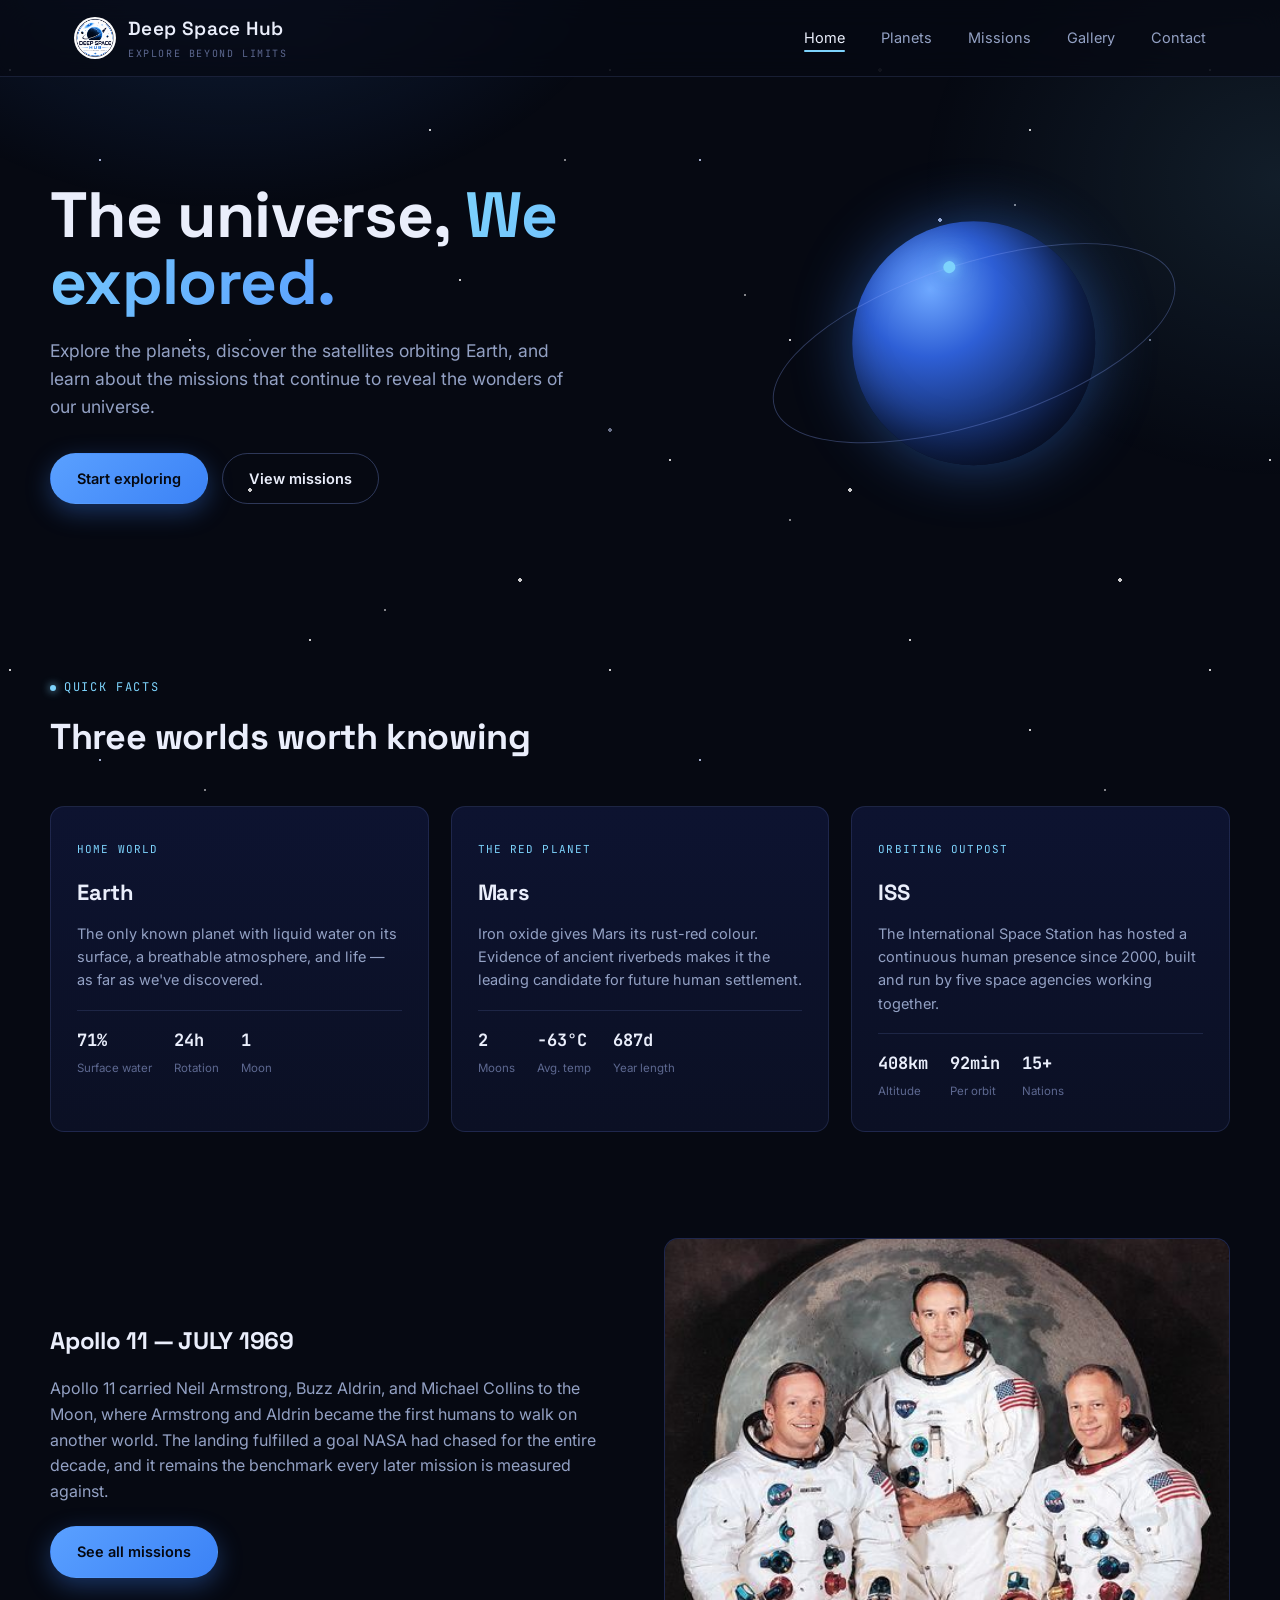
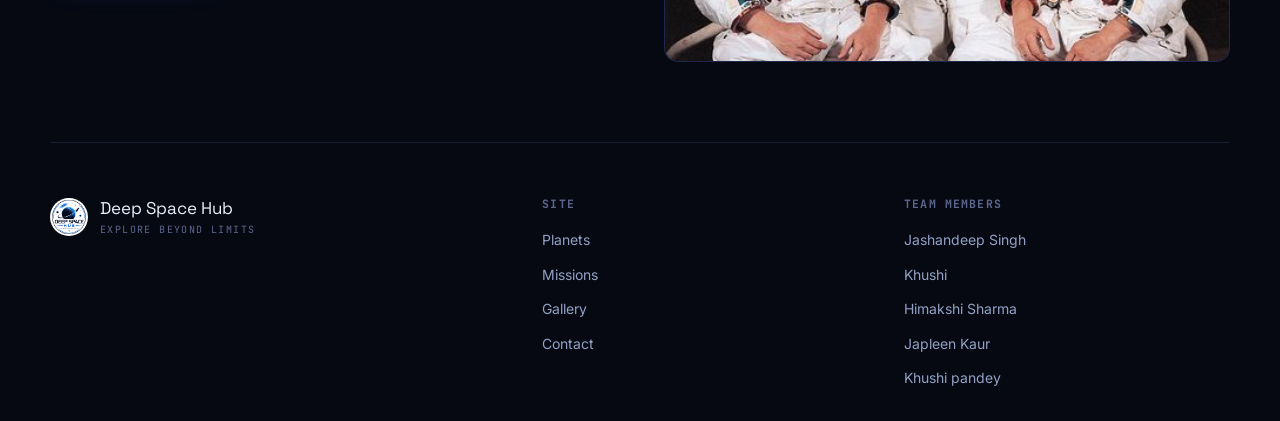
==== commit 4f832f84: "Add real planet/mission/gallery images, update content, remove unused CSS" ====
--- a/index.html
+++ b/index.html
@@ -33,6 +33,7 @@
         <li><a href="planets.html">Planets</a></li>
         <li><a href="missions.html">Missions</a></li>
         <li><a href="gallery.html">Gallery</a></li>
+        <li><a href="contact.html">Contact</a></li>
       </ul>
       <label for="navToggle" class="nav-burger" aria-label="Toggle menu"><span></span><span></span><span></span></label>
     </div>
@@ -42,10 +43,8 @@
 
     <section class="hero container">
       <div>
-        <span class="eyebrow">Educational space portal</span>
-        <h1>Explore the universe, <span class="accent">one orbit at a time.</span></h1>
-        <p class="lede">Deep Space Hub is a learning resource built for students and the curious — covering the eight
-          planets, the satellites that watch over Earth, and the missions that pushed past the edge of what we knew.</p>
+        <h1>The universe, <span class="accent">We explored.</span></h1>
+        <p class="lede">Explore the planets, discover the satellites orbiting Earth, and learn about the missions that continue to reveal the wonders of our universe.</p>
         <div class="btn-row">
           <a href="planets.html" class="btn btn-primary">Start exploring</a>
           <a href="missions.html" class="btn btn-ghost">View missions</a>
@@ -66,8 +65,6 @@
           <span class="eyebrow">Quick facts</span>
           <h2>Three worlds worth knowing</h2>
         </div>
-        <p>A snapshot of the planet we call home, the planet we dream of reaching next, and the outpost orbiting between
-          them.</p>
       </div>
       <div class="fact-grid">
         <article class="fact-card">
@@ -107,17 +104,9 @@
     </section>
 
     <section class="section container" style="padding-top:0;">
-      <div class="section-head">
-        <div>
-          <span class="eyebrow">Mission spotlight</span>
-          <h2>Apollo 11 — the first footprint</h2>
-        </div>
-        <p>One mission, chosen from five, that changed how humanity measured distance.</p>
-      </div>
       <div class="mission-row" style="border-bottom:none; padding-bottom:0;">
         <div class="mission-copy">
-          <span class="date">JULY 1969 · NASA</span>
-          <h3>A quarter million miles, then a single step</h3>
+          <h2>Apollo 11 — JULY 1969</h2>
           <p>Apollo 11 carried Neil Armstrong, Buzz Aldrin, and Michael Collins to the Moon, where Armstrong and Aldrin
             became the first humans to walk on another world. The landing fulfilled a goal NASA had chased for the
             entire decade, and it remains the benchmark every later mission is measured against.</p>
@@ -127,7 +116,7 @@
         </div>
         <div class="mission-visual">
           <div class="grid-overlay"></div>
-          <div class="craft craft-apollo"></div>
+          <img src="images/apollo11.jpg" alt="Apollo 11 Mission" class="mission-image">
         </div>
       </div>
     </section>
@@ -151,6 +140,7 @@
           <li><a href="planets.html">Planets</a></li>
           <li><a href="missions.html">Missions</a></li>
           <li><a href="gallery.html">Gallery</a></li>
+          <li><a href="contact.html">Contact</a></li>
         </ul>
       </div>
       <div>
--- a/css/style.css
+++ b/css/style.css
@@ -420,7 +420,7 @@
   grid-template-columns: 1fr 1fr;
   gap: 48px;
   align-items: center;
-  padding: 56px 0;
+  padding: 26px 0;
   border-bottom: 1px solid var(--line);
 }
 .mission-row:last-child{ border-bottom: none; }
@@ -461,37 +461,7 @@
   background-size: 28px 28px;
   opacity: 0.5;
 }
-.mission-visual .craft{
-  position: relative;
-  width: 46%;
-  aspect-ratio: 1;
-  border-radius: 18%;
-  background: radial-gradient(circle at 35% 30%, #cfe1ff, #6fa3ff 35%, #1f3f8f 75%, #0a1738);
-  box-shadow: 0 0 50px rgba(59,130,246,0.45), inset -8px -8px 24px rgba(0,0,0,0.4);
-}
-.mission-visual .craft::before, .mission-visual .craft::after{
-  content: "";
-  position: absolute;
-  top: 50%;
-  width: 70%;
-  height: 14%;
-  background: linear-gradient(90deg, transparent, rgba(125,211,252,0.5));
-  transform: translateY(-50%);
-}
-.mission-visual .craft::before{ left: -64%; }
-.mission-visual .craft::after{ right: -64%; transform: translateY(-50%) scaleX(-1); }
-.mission-visual .trail-dot{
-  position: absolute;
-  width: 7px; height: 7px;
-  border-radius: 50%;
-  background: var(--cyan);
-  box-shadow: 0 0 10px var(--cyan);
-}
-.mission-visual .craft-apollo{ background: radial-gradient(circle at 35% 30%, #f3f3f3, #b9bcc4 35%, #5b5e68 75%, #1c1d22); box-shadow: 0 0 50px rgba(180,190,210,0.35), inset -8px -8px 24px rgba(0,0,0,0.4); }
-.mission-visual .craft-voyager{ background: radial-gradient(circle at 35% 30%, #fff0c2, #d9a949 35%, #7a5a17 75%, #2b1f08); box-shadow: 0 0 50px rgba(217,169,73,0.4), inset -8px -8px 24px rgba(0,0,0,0.4); }
-.mission-visual .craft-hubble{ background: radial-gradient(circle at 35% 30%, #ffffff, #cfe1ff 30%, #5d86d6 70%, #1c2c5c); box-shadow: 0 0 50px rgba(125,211,252,0.45), inset -8px -8px 24px rgba(0,0,0,0.4); }
-.mission-visual .craft-webb{ background: radial-gradient(circle at 35% 30%, #fff1c4, #e8b94d 35%, #8a611c 75%, #2e1f08); box-shadow: 0 0 50px rgba(232,185,77,0.45), inset -8px -8px 24px rgba(0,0,0,0.4); }
-.mission-visual .craft-artemis{ background: radial-gradient(circle at 35% 30%, #ffd9b8, #e8773f 35%, #7a2f10 75%, #2a0f06); box-shadow: 0 0 50px rgba(232,119,63,0.4), inset -8px -8px 24px rgba(0,0,0,0.4); }
+
 
 /* ---------- Planet cards ---------- */
 .planet-grid{
@@ -514,6 +484,7 @@
   height: 88px;
   border-radius: 50%;
   margin: 0 auto 18px;
+  object-fit: cover;
   box-shadow: inset -10px -10px 26px rgba(0,0,0,0.5), 0 0 28px rgba(59,130,246,0.25);
 }
 .planet-card h3{ font-size: 19px; }
@@ -544,15 +515,7 @@
 }
 .planet-card .facts div b{ color: var(--text); font-family: var(--font-mono); font-weight: 500; }
 
-/* planet sphere palettes */
-.sphere-mercury{ background: radial-gradient(circle at 32% 28%, #c9c2b8, #8a8378 40%, #4f4a44 80%); }
-.sphere-venus{   background: radial-gradient(circle at 32% 28%, #f6e7b0, #d9b25e 45%, #8a5a22 85%); }
-.sphere-earth{   background: radial-gradient(circle at 32% 28%, #8fd0ff, #2f7de0 35%, #1a3d8f 70%, #0a1a3d 100%); }
-.sphere-mars{    background: radial-gradient(circle at 32% 28%, #f3a679, #c1502b 45%, #6b2210 85%); }
-.sphere-jupiter{ background: radial-gradient(circle at 32% 28%, #f3ddbb, #c79456 35%, #8a5a2e 65%, #5c3a1d 100%); }
-.sphere-saturn{  background: radial-gradient(circle at 32% 28%, #f7ecd2, #d9c186 45%, #93783f 85%); }
-.sphere-uranus{  background: radial-gradient(circle at 32% 28%, #cdf3f1, #79d8d6 45%, #2f7c82 85%); }
-.sphere-neptune{ background: radial-gradient(circle at 32% 28%, #9fb6ff, #3957d6 45%, #18245e 85%); }
+
 
 /* ---------- Gallery ---------- */
 .gallery-grid{
@@ -589,18 +552,24 @@
   background: linear-gradient(180deg, transparent 40%, rgba(0,0,0,0.65));
   z-index: 1;
 }
-.gallery-tile:hover .art{ transform: scale(1.08); }
-.gallery-tile .art{
-  position: absolute;
-  inset: -10%;
+.gallery-tile:hover img{ transform: scale(1.08); }
+.gallery-tile img{
+  position: absolute;
+  inset: 0;
+  width: 100%;
+  height: 100%;
+  object-fit: cover;
   transition: transform 0.5s ease;
 }
-.art-nebula{ background: radial-gradient(circle at 30% 30%, #ff8fd0, transparent 50%), radial-gradient(circle at 70% 60%, #6fa3ff, transparent 55%), radial-gradient(circle at 50% 80%, #7dd3fc, transparent 50%), var(--bg-soft); }
-.art-galaxy{ background: conic-gradient(from 90deg at 50% 50%, #1a2255, #6fa3ff, #cdd9ff, #1a2255 80%, #1a2255); border-radius: 50%; transform: scale(1.4); }
-.art-cluster{ background: radial-gradient(2px 2px at 20% 30%, #fff, transparent), radial-gradient(2px 2px at 60% 20%, #fff, transparent), radial-gradient(3px 3px at 40% 70%, #cdd9ff, transparent), radial-gradient(2px 2px at 80% 60%, #fff, transparent), radial-gradient(2px 2px at 30% 85%, #fff, transparent), radial-gradient(2px 2px at 70% 80%, #fff, transparent), #0a1330; background-size: 200px 200px; }
-.art-aurora{ background: linear-gradient(160deg, #0a1330, #134e3a 40%, #2f7de0 70%, #0a1330); }
-.art-eclipse{ background: radial-gradient(circle at 50% 50%, #000 38%, #ffd98a 39%, #ff9d4d 42%, transparent 60%), #0a1330; }
-.art-comet{ background: linear-gradient(115deg, transparent 40%, rgba(125,211,252,0.7) 48%, #fff 50%, rgba(125,211,252,0.4) 52%, transparent 60%), #0a1330; }
+
+/* Mission image inside .mission-visual */
+.mission-image{
+  position: relative;
+  z-index: 1;
+  width: 100%;
+  height: 100%;
+  object-fit: cover;
+}
 
 /* ---------- Contact ---------- */
 .contact-grid{
@@ -612,49 +581,17 @@
   background: var(--surface);
   border: 1px solid var(--line);
   border-radius: var(--radius);
-  padding: 28px;
+  width: 1180px;
+  opacity: 0.8;
+  min-height: auto;
+  padding: 24px 36px;
 }
 .contact-card h3{ font-size: 18px; }
-.contact-list{ margin-top: 18px; display: grid; gap: 16px; }
-.contact-list li{ font-size: 14.5px; color: var(--text-dim); }
+.contact-list{ margin-top: 28px; display: grid; gap: 28px; }
+.contact-list li{ font-size: 18.5px; }
 .contact-list li b{ display: block; color: var(--text); font-size: 13px; font-family: var(--font-mono); letter-spacing: 0.04em; margin-bottom: 3px; }
 
-.form-card{
-  background: var(--surface);
-  border: 1px solid var(--line);
-  border-radius: var(--radius);
-  padding: 32px;
-}
-.field{ margin-bottom: 20px; }
-.field label{
-  display: block;
-  font-size: 12.5px;
-  font-family: var(--font-mono);
-  letter-spacing: 0.06em;
-  color: var(--text-dim);
-  margin-bottom: 8px;
-  text-transform: uppercase;
-}
-.field input, .field textarea{
-  width: 100%;
-  background: var(--bg-soft);
-  border: 1px solid var(--line);
-  border-radius: var(--radius-sm);
-  padding: 13px 14px;
-  color: var(--text);
-  font-family: var(--font-body);
-  font-size: 14.5px;
-  resize: vertical;
-}
-.field input:focus, .field textarea:focus{
-  outline: none;
-  border-color: var(--cyan);
-}
-.form-note{
-  margin-top: 14px;
-  font-size: 12.5px;
-  color: var(--text-faint);
-}
+
 
 /* ---------- Footer ---------- */
 .footer{
@@ -682,17 +619,7 @@
 .footer ul{ display: grid; gap: 12px; }
 .footer ul a, .footer ul li{ font-size: 14px; color: var(--text-dim); }
 .footer ul a:hover{ color: var(--cyan); }
-.footer-bottom{
-  margin-top: 44px;
-  padding-top: 22px;
-  border-top: 1px solid var(--line);
-  display: flex;
-  justify-content: space-between;
-  flex-wrap: wrap;
-  gap: 10px;
-  font-size: 12.5px;
-  color: var(--text-faint);
-}
+
 
 /* ---------- Entrance animation ---------- */
 @keyframes rise{
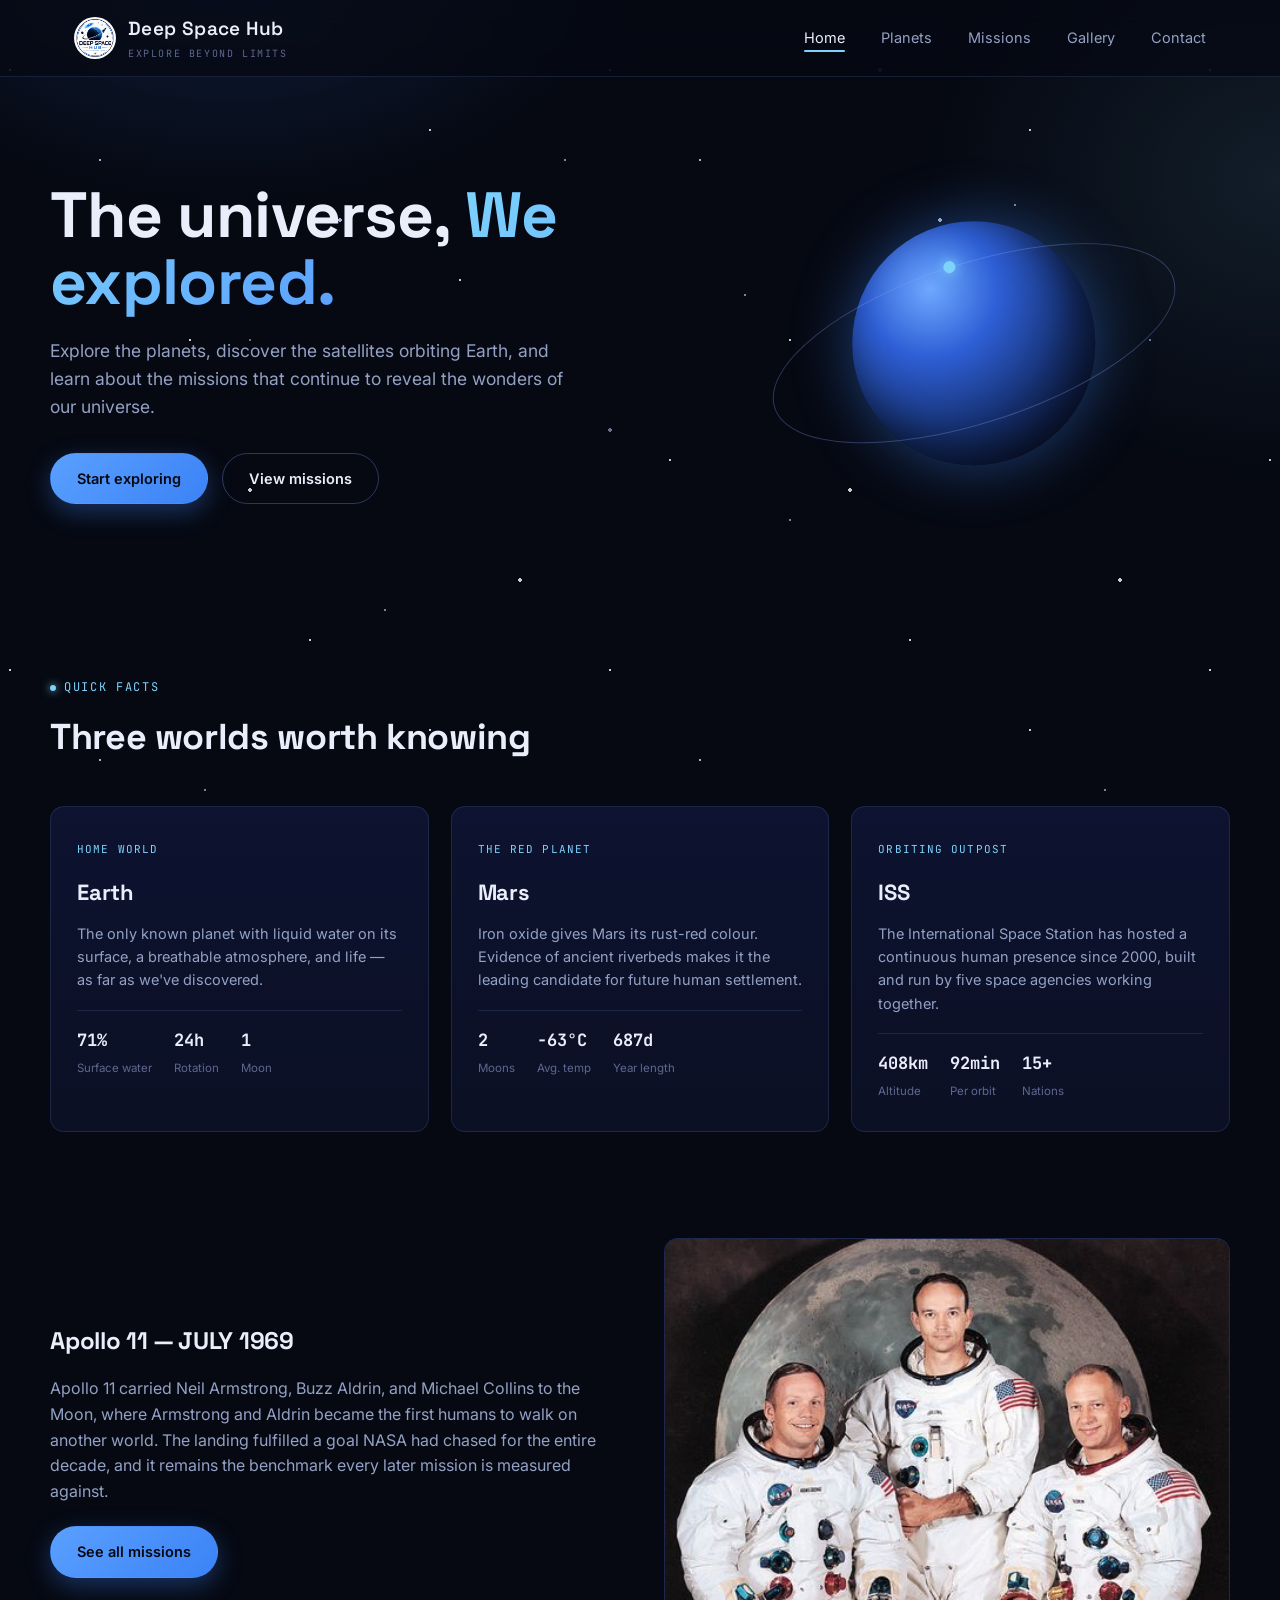
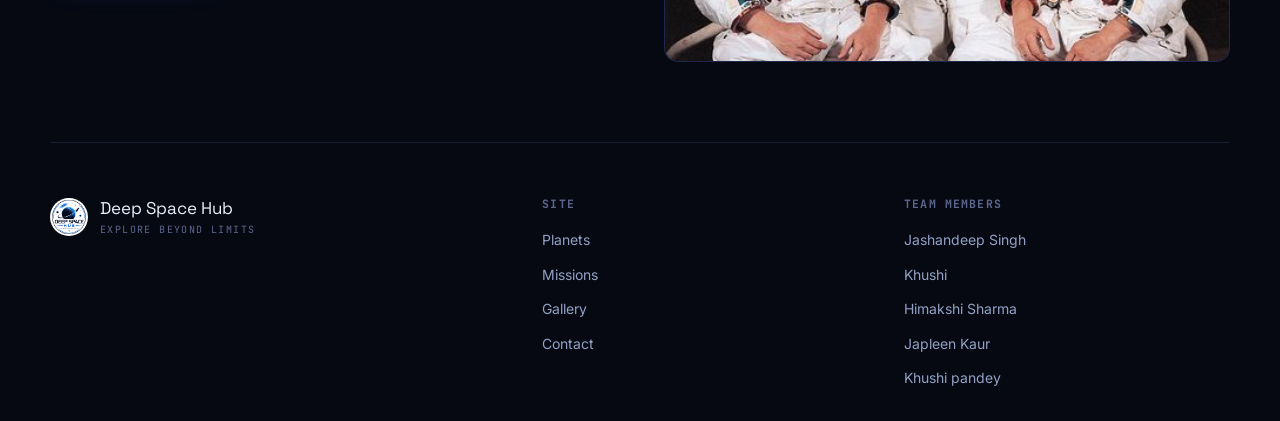
==== commit e2515c4e: "Add Hinglish comments to HTML and CSS files" ====
--- a/index.html
+++ b/index.html
@@ -1,6 +1,7 @@
 <!DOCTYPE html>
 <html lang="en">
 
+<!-- Yeh head section hai — yahan page ka title, description, favicon, Google Fonts aur CSS file link ki gayi hai -->
 <head>
   <meta charset="UTF-8">
   <meta name="viewport" content="width=device-width, initial-scale=1.0">
@@ -18,16 +19,21 @@
 
 <body>
 
+  <!-- Yeh starfield background hai — CSS se animated stars banayi gayi hain jo space jaisa feel deti hain -->
   <div class="starfield"></div>
   <div class="starfield-glow"></div>
 
+  <!-- Navigation bar — website ka top menu jisme logo aur saare page links hain -->
   <header class="nav">
     <div class="container nav-inner">
+      <!-- Brand logo aur naam -->
       <a href="index.html" class="brand">
         <img src="images/logo-nav.png" alt="Deep Space Hub logo">
         <span>Deep Space Hub<span class="sub">EXPLORE BEYOND LIMITS</span></span>
       </a>
+      <!-- Mobile menu ke liye checkbox toggle — bina JavaScript ke menu open/close hota hai -->
       <input type="checkbox" id="navToggle" class="nav-toggle">
+      <!-- Navigation links — saare pages ke links yahan hain -->
       <ul class="nav-links">
         <li><a href="index.html" class="active">Home</a></li>
         <li><a href="planets.html">Planets</a></li>
@@ -35,21 +41,26 @@
         <li><a href="gallery.html">Gallery</a></li>
         <li><a href="contact.html">Contact</a></li>
       </ul>
+      <!-- Hamburger icon — mobile view mein 3 lines dikhti hain menu ke liye -->
       <label for="navToggle" class="nav-burger" aria-label="Toggle menu"><span></span><span></span><span></span></label>
     </div>
   </header>
 
+  <!-- Main content shuru hota hai yahan se -->
   <main>
 
+    <!-- Hero section — page ka sabse pehla bada section jisme heading, description aur buttons hain -->
     <section class="hero container">
       <div>
         <h1>The universe, <span class="accent">We explored.</span></h1>
         <p class="lede">Explore the planets, discover the satellites orbiting Earth, and learn about the missions that continue to reveal the wonders of our universe.</p>
+        <!-- Do buttons — ek planets page pe le jaata hai, doosra missions page pe -->
         <div class="btn-row">
           <a href="planets.html" class="btn btn-primary">Start exploring</a>
           <a href="missions.html" class="btn btn-ghost">View missions</a>
         </div>
       </div>
+      <!-- Orbit animation — CSS se bana hua planet aur satellite jo orbit mein ghoomta hai -->
       <div class="orbit-rig" aria-hidden="true">
         <div class="orbit-planet"></div>
         <div class="orbit-ring"></div>
@@ -59,6 +70,7 @@
       </div>
     </section>
 
+    <!-- Quick Facts section — Earth, Mars aur ISS ke baare mein important facts dikhata hai -->
     <section class="section container">
       <div class="section-head">
         <div>
@@ -66,7 +78,9 @@
           <h2>Three worlds worth knowing</h2>
         </div>
       </div>
+      <!-- Fact cards ka grid — teen cards hain Earth, Mars aur ISS ke liye -->
       <div class="fact-grid">
+        <!-- Earth card ke facts -->
         <article class="fact-card">
           <span class="tag">Home world</span>
           <h3>Earth</h3>
@@ -78,6 +92,7 @@
             <div><b>1</b><span>Moon</span></div>
           </div>
         </article>
+        <!-- Mars card ke facts -->
         <article class="fact-card">
           <span class="tag">The red planet</span>
           <h3>Mars</h3>
@@ -89,6 +104,7 @@
             <div><b>687d</b><span>Year length</span></div>
           </div>
         </article>
+        <!-- ISS card — International Space Station ke facts -->
         <article class="fact-card">
           <span class="tag">Orbiting outpost</span>
           <h3>ISS</h3>
@@ -103,8 +119,10 @@
       </div>
     </section>
 
+    <!-- Apollo 11 Mission spotlight — homepage pe ek featured mission dikhata hai with image -->
     <section class="section container" style="padding-top:0;">
       <div class="mission-row" style="border-bottom:none; padding-bottom:0;">
+        <!-- Mission ka text content — heading aur description -->
         <div class="mission-copy">
           <h2>Apollo 11 — JULY 1969</h2>
           <p>Apollo 11 carried Neil Armstrong, Buzz Aldrin, and Michael Collins to the Moon, where Armstrong and Aldrin
@@ -114,6 +132,7 @@
             <a href="missions.html" class="btn btn-primary">See all missions</a>
           </div>
         </div>
+        <!-- Mission ki image — grid overlay ke upar actual photo dikhayi gayi hai -->
         <div class="mission-visual">
           <div class="grid-overlay"></div>
           <img src="images/apollo11.jpg" alt="Apollo 11 Mission" class="mission-image">
@@ -123,8 +142,10 @@
 
   </main>
 
+  <!-- Footer section — page ke neeche brand info, site links aur team members hain -->
   <footer class="footer container">
     <div class="footer-grid">
+      <!-- Footer brand — logo aur website ka naam -->
       <div>
         <div class="footer-brand">
           <img src="images/logo.png" alt="Deep Space Hub logo">
@@ -134,6 +155,7 @@
           </div>
         </div>
       </div>
+      <!-- Site navigation links — footer mein bhi saare page links hain -->
       <div>
         <h4>Site</h4>
         <ul>
@@ -143,6 +165,7 @@
           <li><a href="contact.html">Contact</a></li>
         </ul>
       </div>
+      <!-- Team members ki list — project mein kaam karne wale saare members -->
       <div>
         <h4>Team members</h4>
         <ul>
--- a/css/style.css
+++ b/css/style.css
@@ -1,9 +1,10 @@
 /* =========================================================
    DEEP SPACE HUB — Stylesheet
    HTML5 + CSS3 only (Flexbox, Grid, Media Queries)
+   Yeh poori website ki styling is ek file mein hai
    ========================================================= */
 
-/* ---------- Design tokens ---------- */
+/* ---------- Design tokens — Yeh variables hain jo poori site mein colors, fonts aur sizes control karte hain ---------- */
 :root{
   --bg:            #060912;
   --bg-soft:       #0b1024;
@@ -28,6 +29,7 @@
   --radius-sm:     8px;
 }
 
+/* Agar user ne animations off ki hain OS mein, toh yeh sab animations band kar deta hai */
 @media (prefers-reduced-motion: reduce){
   *, *::before, *::after{
     animation-duration: 0.001ms !important;
@@ -37,7 +39,7 @@
   }
 }
 
-/* ---------- Reset ---------- */
+/* ---------- Reset — Browser ke default styles hata ke sab consistent banata hai ---------- */
 *, *::before, *::after{ box-sizing: border-box; }
 html{ scroll-behavior: smooth; }
 body{
@@ -64,6 +66,7 @@
   border-radius: 4px;
 }
 
+/* Container — content ko center mein rakhta hai aur max-width set karta hai */
 .container{
   width: 100%;
   max-width: var(--max-w);
@@ -71,6 +74,7 @@
   padding: 0 24px;
 }
 
+/* Eyebrow — choti si cyan color ki label jo section heading ke upar dikhti hai (jaise "Quick facts") */
 .eyebrow{
   display: inline-flex;
   align-items: center;
@@ -90,7 +94,7 @@
   box-shadow: 0 0 8px var(--cyan);
 }
 
-/* ---------- Starfield (fixed ambient background) ---------- */
+/* ---------- Starfield — CSS se bana hua animated space background, radial-gradient se stars banayi hain ---------- */
 .starfield{
   position: fixed;
   inset: 0;
@@ -138,7 +142,7 @@
   pointer-events: none;
 }
 
-/* ---------- Signature element: orbiting system ---------- */
+/* ---------- Orbit animation — Homepage pe planet aur satellite ka ghoomta hua animation, pure CSS se bana hai ---------- */
 .orbit-rig{
   position: relative;
   width: 100%;
@@ -193,7 +197,7 @@
   box-shadow: 0 0 12px var(--cyan), 0 0 26px var(--cyan);
 }
 
-/* ---------- Navbar ---------- */
+/* ---------- Navbar — Top pe sticky navigation bar, backdrop-filter se blur effect, mobile mein hamburger menu ---------- */
 .nav{
   position: sticky;
   top: 0;
@@ -275,7 +279,7 @@
 .nav-burger span:nth-child(2){ top: 10px; }
 .nav-burger span:nth-child(3){ top: 20px; }
 
-/* ---------- Buttons ---------- */
+/* ---------- Buttons — Do type ke buttons hain: Primary (blue filled) aur Ghost (transparent border wala) ---------- */
 .btn{
   display: inline-flex;
   align-items: center;
@@ -304,7 +308,7 @@
 .btn-ghost:hover{ border-color: var(--cyan); background: rgba(125,211,252,0.06); }
 .btn-row{ display: flex; gap: 14px; flex-wrap: wrap; }
 
-/* ---------- Page hero (shared shell) ---------- */
+/* ---------- Page hero — Har page ke top pe heading section, planets/missions/gallery sab mein same structure hai ---------- */
 .page-hero{
   padding: 64px 0 56px;
   border-bottom: 1px solid var(--line);
@@ -322,7 +326,7 @@
   font-size: 17px;
 }
 
-/* ---------- Home hero ---------- */
+/* ---------- Home hero — Sirf homepage ka bada hero section jisme heading, text aur orbit animation hai ---------- */
 .hero{
   padding: 56px 0 40px;
   display: grid;
@@ -348,7 +352,7 @@
 }
 .hero .btn-row{ margin-top: 32px; }
 
-/* ---------- Section shell ---------- */
+/* ---------- Section shell — Har content section ka common padding aur heading style ---------- */
 .section{ padding: 80px 0; }
 .section-head{
   display: flex;
@@ -367,7 +371,7 @@
   max-width: 440px;
 }
 
-/* ---------- Fact / stat cards ---------- */
+/* ---------- Fact cards — Homepage pe Earth, Mars aur ISS ke fact cards, 3 column grid mein ---------- */
 .fact-grid{
   display: grid;
   grid-template-columns: repeat(3, 1fr);
@@ -414,7 +418,7 @@
   color: var(--text-faint);
 }
 
-/* ---------- Mission spotlight / alternating rows ---------- */
+/* ---------- Mission rows — Missions page pe alternating layout, ek row mein text left image right, next mein ulta ---------- */
 .mission-row{
   display: grid;
   grid-template-columns: 1fr 1fr;
@@ -463,7 +467,7 @@
 }
 
 
-/* ---------- Planet cards ---------- */
+/* ---------- Planet cards — 4 column grid mein 8 planet cards, har card mein photo, naam aur facts hain ---------- */
 .planet-grid{
   display: grid;
   grid-template-columns: repeat(4, 1fr);
@@ -517,7 +521,7 @@
 
 
 
-/* ---------- Gallery ---------- */
+/* ---------- Gallery — 3 column grid mein space images, hover pe zoom effect, neeche label text hai ---------- */
 .gallery-grid{
   display: grid;
   grid-template-columns: repeat(3, 1fr);
@@ -562,7 +566,7 @@
   transition: transform 0.5s ease;
 }
 
-/* Mission image inside .mission-visual */
+/* Mission image — mission-visual box ke andar actual photo, object-fit:cover se properly fit hoti hai */
 .mission-image{
   position: relative;
   z-index: 1;
@@ -571,7 +575,7 @@
   object-fit: cover;
 }
 
-/* ---------- Contact ---------- */
+/* ---------- Contact — Team members ka card style, contact page pe use hota hai ---------- */
 .contact-grid{
   display: grid;
   grid-template-columns: 1fr 1.1fr;
@@ -593,7 +597,7 @@
 
 
 
-/* ---------- Footer ---------- */
+/* ---------- Footer — Page ke neeche 3 column grid mein brand, site links aur team members ---------- */
 .footer{
   border-top: 1px solid var(--line);
   padding: 52px 0 32px;
@@ -621,7 +625,7 @@
 .footer ul a:hover{ color: var(--cyan); }
 
 
-/* ---------- Entrance animation ---------- */
+/* ---------- Entrance animation — Cards jab page load hota hai toh neeche se upar aate hain with fade-in effect ---------- */
 @keyframes rise{
   from{ opacity: 0; transform: translateY(16px); }
   to{ opacity: 1; transform: translateY(0); }
@@ -639,7 +643,9 @@
 .planet-grid .planet-card:nth-child(8){ animation-delay: 0.35s; }
 
 /* =========================================================
-   Responsive
+   Responsive — Alag alag screen sizes ke liye layout adjust hota hai
+   Bade screen pe 4 columns, chhote pe 2 ya 1 column
+   Mobile mein hamburger menu dikhta hai
    ========================================================= */
 @media (max-width: 980px){
   .hero{ grid-template-columns: 1fr; }
